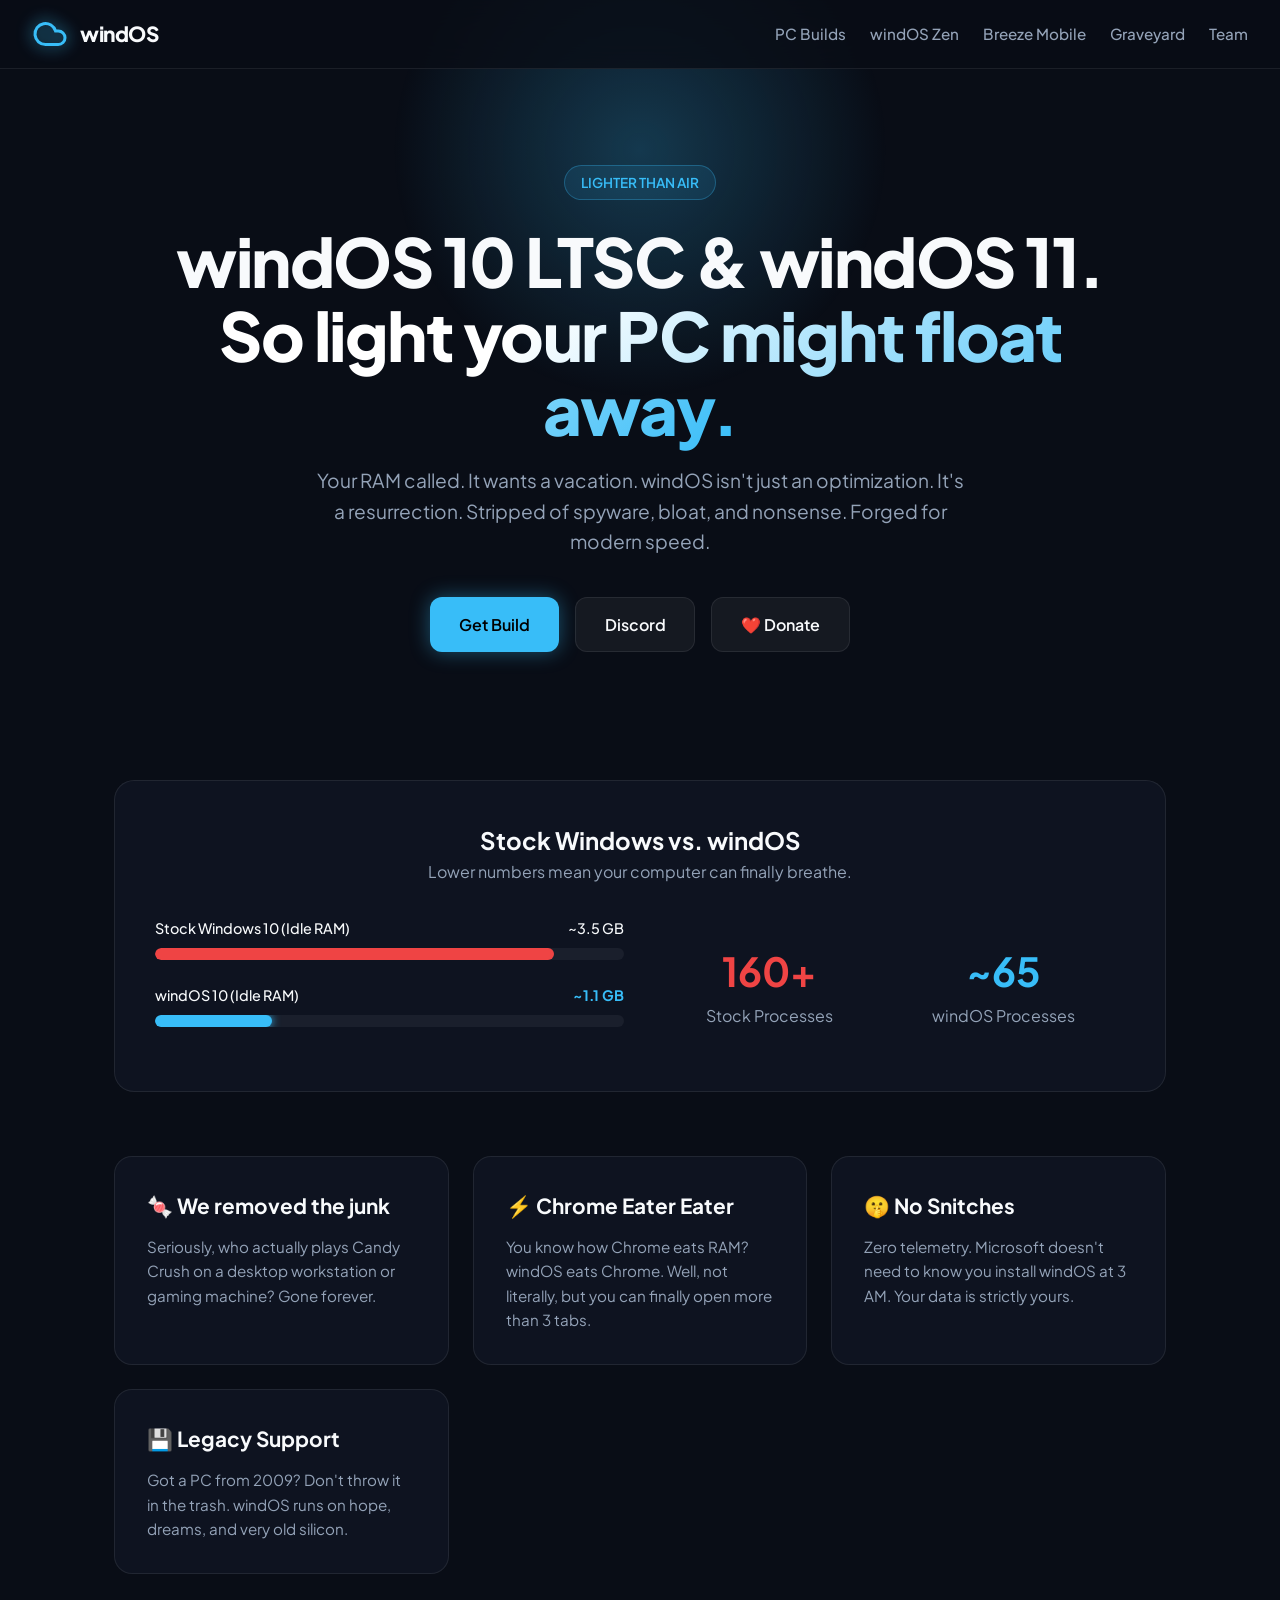
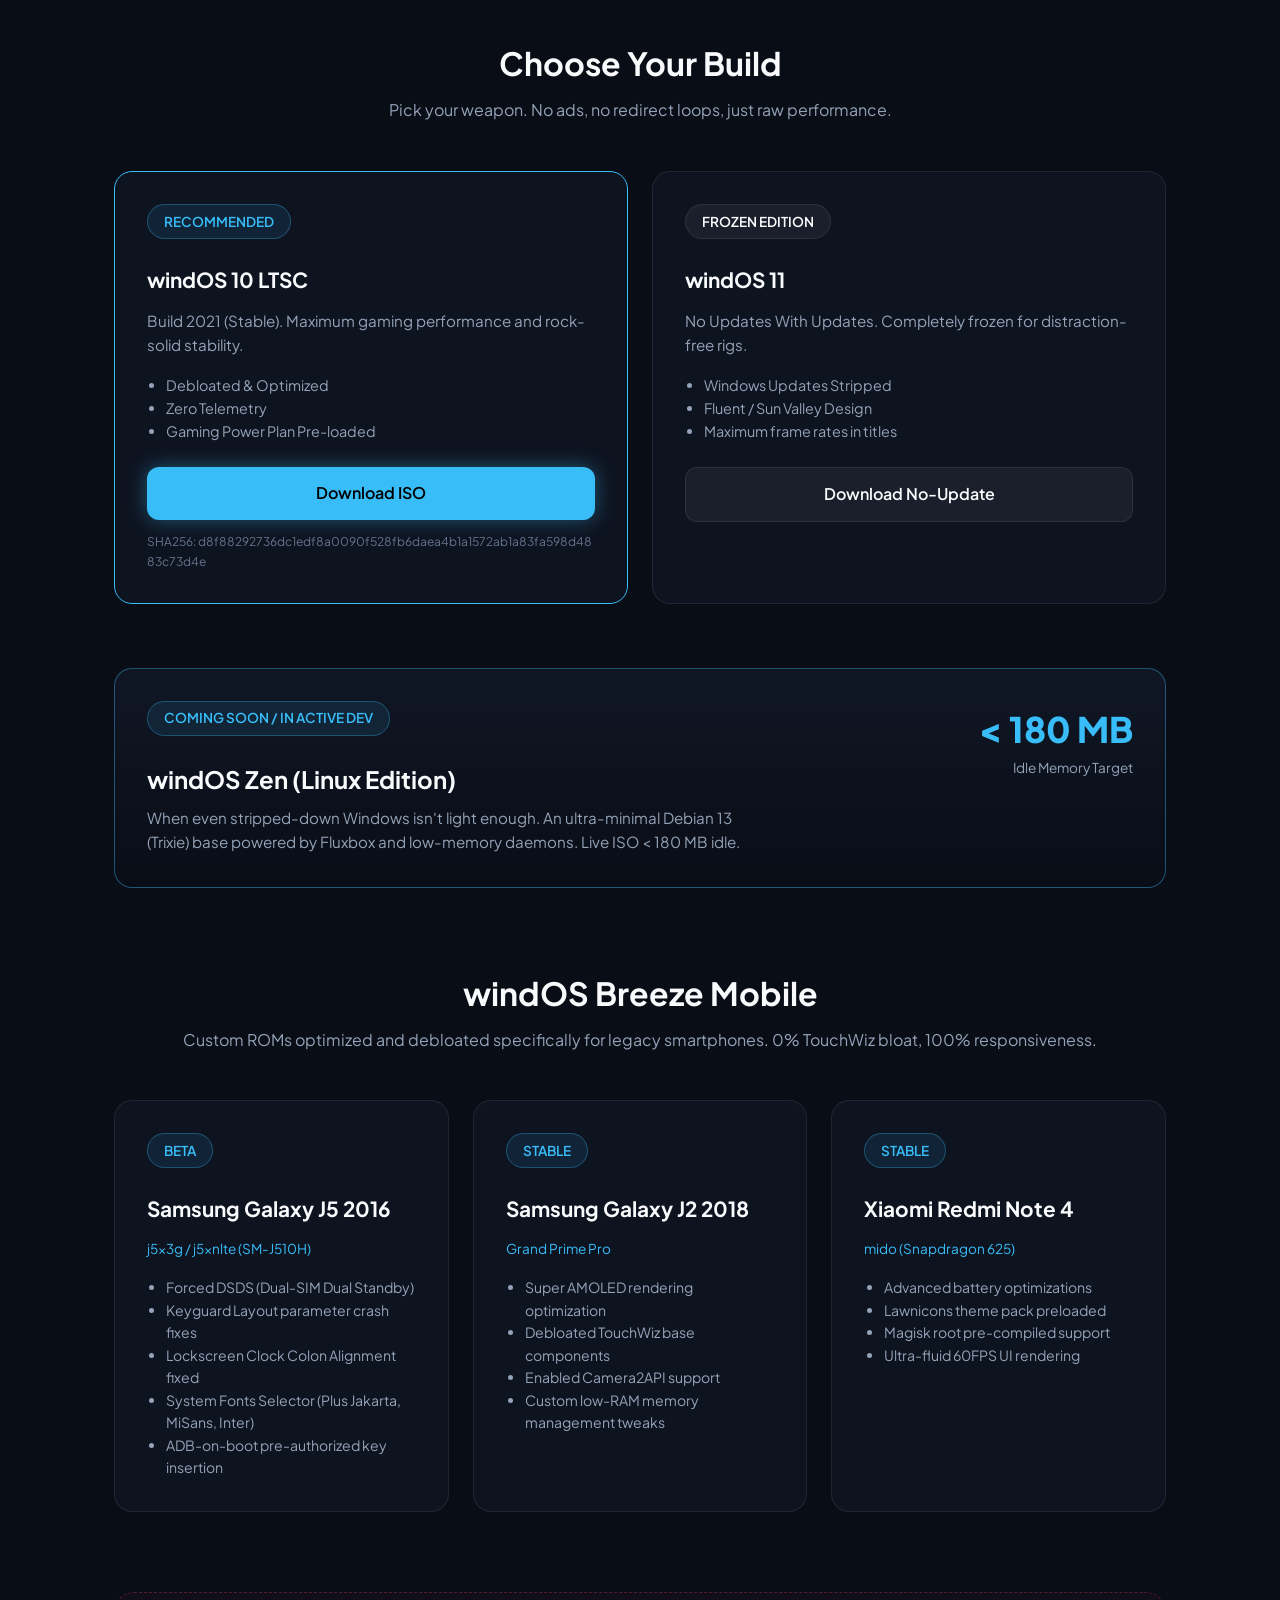
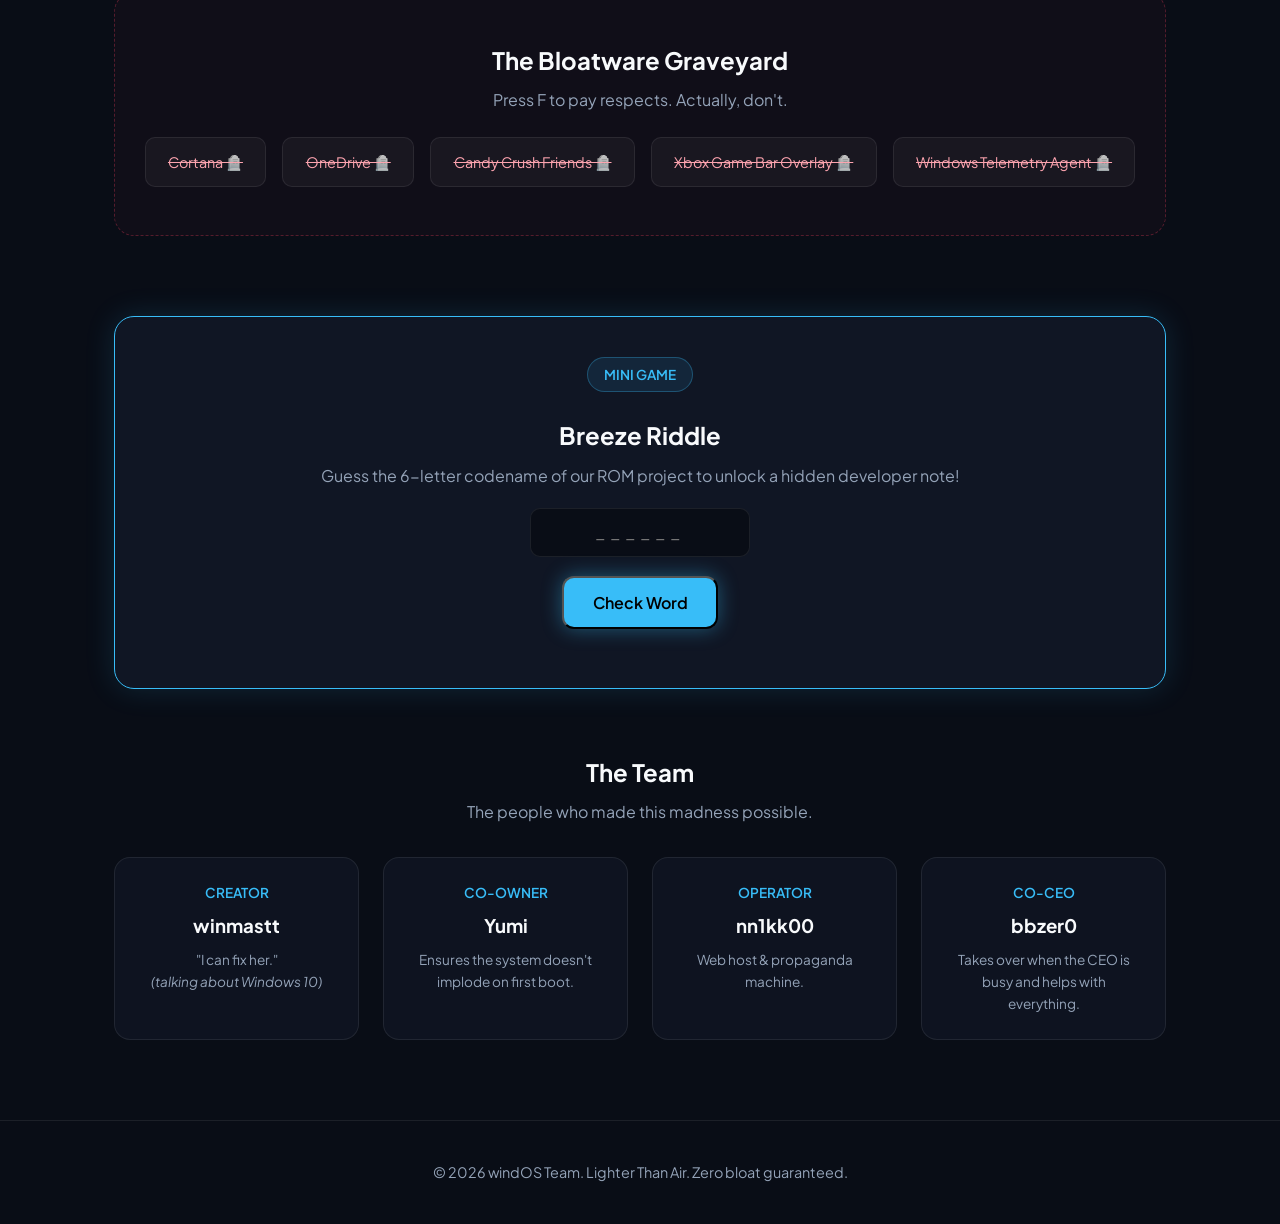
==== index.html @ 4d1a1298 "Pivot to Debian 13: live-build tree, Calamares multi-DE installer, docs skeleton" ====
<!DOCTYPE html>
<html lang="en">
<head>
  <meta charset="UTF-8">
  <meta name="viewport" content="width=device-width, initial-scale=1.0">
  <title>windOS - Lighter Than Air</title>
  <link rel="preconnect" href="https://fonts.googleapis.com">
  <link rel="preconnect" href="https://fonts.gstatic.com" crossorigin>
  <link href="https://fonts.googleapis.com/css2?family=Plus+Jakarta+Sans:wght@300;400;500;600;700;800&display=swap" rel="stylesheet">
  <style>
    :root {
      --bg: #090d16;
      --card-bg: rgba(18, 24, 38, 0.7);
      --card-border: rgba(255, 255, 255, 0.08);
      --accent-cyan: #38bdf8;
      --accent-glow: rgba(56, 189, 248, 0.25);
      --accent-pink: #f43f5e;
      --text: #f8fafc;
      --text-muted: #94a3b8;
    }
    * { box-sizing: border-box; margin: 0; padding: 0; font-family: 'Plus Jakarta Sans', sans-serif; }
    body { background-color: var(--bg); color: var(--text); overflow-x: hidden; line-height: 1.6; }
    .glow-orb { position: fixed; width: 500px; height: 500px; border-radius: 50%; background: radial-gradient(circle, var(--accent-glow) 0%, rgba(0,0,0,0) 70%); top: -100px; left: 50%; transform: translateX(-50%); pointer-events: none; z-index: 0; }
    header { position: sticky; top: 0; backdrop-filter: blur(16px); background: rgba(9, 13, 22, 0.8); border-bottom: 1px solid var(--card-border); z-index: 50; padding: 1rem 2rem; display: flex; justify-content: space-between; align-items: center; }
    .brand { display: flex; align-items: center; gap: 12px; text-decoration: none; color: var(--text); font-weight: 800; font-size: 1.3rem; letter-spacing: -0.5px; }
    .brand-icon { width: 36px; height: 36px; fill: none; stroke: var(--accent-cyan); stroke-width: 2; filter: drop-shadow(0 0 8px var(--accent-cyan)); }
    nav { display: flex; gap: 1.5rem; align-items: center; }
    nav a { color: var(--text-muted); text-decoration: none; font-size: 0.95rem; font-weight: 500; transition: color 0.2s; }
    nav a:hover { color: var(--accent-cyan); }
    .container { max-width: 1100px; margin: 0 auto; padding: 0 1.5rem; position: relative; z-index: 1; }
    .hero { text-align: center; padding: 6rem 1rem 4rem; }
    .badge { display: inline-block; padding: 0.35rem 1rem; background: rgba(56, 189, 248, 0.1); border: 1px solid rgba(56, 189, 248, 0.3); color: var(--accent-cyan); border-radius: 9999px; font-size: 0.85rem; font-weight: 600; margin-bottom: 1.5rem; }
    .hero h1 { font-size: clamp(2.5rem, 6vw, 4.2rem); font-weight: 800; line-height: 1.1; letter-spacing: -1.5px; margin-bottom: 1.2rem; }
    .hero h1 span { background: linear-gradient(135deg, #fff 30%, var(--accent-cyan) 100%); -webkit-background-clip: text; -webkit-text-fill-color: transparent; }
    .hero p { font-size: 1.2rem; color: var(--text-muted); max-width: 650px; margin: 0 auto 2.5rem; }
    .hero-btns { display: flex; justify-content: center; gap: 1rem; flex-wrap: wrap; }
    .btn { padding: 0.85rem 1.8rem; border-radius: 12px; font-weight: 600; font-size: 1rem; text-decoration: none; transition: all 0.2s; cursor: pointer; display: inline-flex; align-items: center; gap: 8px; }
    .btn-primary { background: var(--accent-cyan); color: #000; box-shadow: 0 0 20px rgba(56, 189, 248, 0.4); }
    .btn-primary:hover { transform: translateY(-2px); box-shadow: 0 0 30px rgba(56, 189, 248, 0.6); }
    .btn-secondary { background: rgba(255, 255, 255, 0.05); color: var(--text); border: 1px solid var(--card-border); }
    .btn-secondary:hover { background: rgba(255, 255, 255, 0.1); }
    .compare-section { margin: 4rem 0; background: var(--card-bg); border: 1px solid var(--card-border); border-radius: 20px; padding: 2.5rem; backdrop-filter: blur(10px); }
    .compare-title { text-align: center; margin-bottom: 2rem; }
    .compare-grid { display: grid; grid-template-columns: repeat(auto-fit, minmax(280px, 1fr)); gap: 2rem; }
    .compare-bar-group { margin-bottom: 1.5rem; }
    .compare-bar-label { display: flex; justify-content: space-between; margin-bottom: 0.5rem; font-weight: 500; font-size: 0.9rem; }
    .bar-bg { height: 12px; background: rgba(255, 255, 255, 0.05); border-radius: 6px; overflow: hidden; }
    .bar-fill-stock { height: 100%; width: 85%; background: #ef4444; border-radius: 6px; }
    .bar-fill-windos { height: 100%; width: 25%; background: var(--accent-cyan); border-radius: 6px; box-shadow: 0 0 10px var(--accent-cyan); }
    .grid { display: grid; grid-template-columns: repeat(auto-fit, minmax(320px, 1fr)); gap: 1.5rem; margin: 3rem 0; }
    .card { background: var(--card-bg); border: 1px solid var(--card-border); border-radius: 18px; padding: 2rem; transition: border-color 0.2s, transform 0.2s; }
    .card:hover { border-color: rgba(56, 189, 248, 0.4); transform: translateY(-4px); }
    .card h3 { font-size: 1.3rem; margin-bottom: 0.8rem; }
    .card p { color: var(--text-muted); font-size: 0.95rem; }
    .graveyard { text-align: center; margin: 5rem 0; padding: 3rem 1.5rem; border: 1px dashed rgba(244, 63, 94, 0.3); border-radius: 20px; background: rgba(244, 63, 94, 0.03); }
    .graveyard-tags { display: flex; justify-content: center; gap: 1rem; flex-wrap: wrap; margin-top: 1.5rem; }
    .tombstone { background: rgba(255,255,255,0.04); border: 1px solid rgba(255,255,255,0.08); padding: 0.8rem 1.4rem; border-radius: 10px; font-size: 0.9rem; color: #fda4af; text-decoration: line-through; }
    .riddle-box { background: rgba(18, 24, 38, 0.9); border: 1px solid var(--accent-cyan); border-radius: 20px; padding: 2.5rem; text-align: center; margin: 4rem 0; box-shadow: 0 0 30px rgba(56, 189, 248, 0.15); }
    .riddle-input { background: #090d16; border: 1px solid var(--card-border); color: #fff; padding: 0.8rem 1.2rem; border-radius: 10px; font-size: 1.1rem; letter-spacing: 4px; text-transform: uppercase; text-align: center; margin: 1.2rem 0; width: 220px; outline: none; }
    .riddle-input:focus { border-color: var(--accent-cyan); }
    .team-grid { display: grid; grid-template-columns: repeat(auto-fit, minmax(220px, 1fr)); gap: 1.5rem; margin-top: 2rem; }
    .team-card { background: var(--card-bg); border: 1px solid var(--card-border); border-radius: 16px; padding: 1.5rem; text-align: center; }
    .team-role { font-size: 0.85rem; color: var(--accent-cyan); font-weight: 600; margin-bottom: 0.5rem; }
    footer { border-top: 1px solid var(--card-border); padding: 2.5rem 0; text-align: center; color: var(--text-muted); font-size: 0.9rem; margin-top: 5rem; }
  </style>
</head>
<body>
  <div class="glow-orb"></div>
  <header>
    <a href="#" class="brand">
      <svg class="brand-icon" viewBox="0 0 24 24"><path d="M17.5 19H9a7 7 0 1 1 6.71-9h1.79a4.5 4.5 0 1 1 0 9Z" /></svg>
      windOS
    </a>
    <nav>
      <a href="#builds">PC Builds</a>
      <a href="#zen">windOS Zen</a>
      <a href="#mobile">Breeze Mobile</a>
      <a href="#graveyard">Graveyard</a>
      <a href="#team">Team</a>
    </nav>
  </header>
  <main class="container">
    <section class="hero">
      <div class="badge">LIGHTER THAN AIR</div>
      <h1>windOS 10 LTSC &amp; windOS 11.<br><span>So light your PC might float away.</span></h1>
      <p>Your RAM called. It wants a vacation. windOS isn't just an optimization. It's a resurrection. Stripped of spyware, bloat, and nonsense. Forged for modern speed.</p>
      <div class="hero-btns">
        <a href="#builds" class="btn btn-primary">Get Build</a>
        <a href="https://discord.gg/" target="_blank" class="btn btn-secondary">Discord</a>
        <a href="#" class="btn btn-secondary">❤️ Donate</a>
      </div>
    </section>
    <section class="compare-section">
      <div class="compare-title">
        <h2>Stock Windows vs. windOS</h2>
        <p style="color: var(--text-muted);">Lower numbers mean your computer can finally breathe.</p>
      </div>
      <div class="compare-grid">
        <div>
          <div class="compare-bar-group">
            <div class="compare-bar-label"><span>Stock Windows 10 (Idle RAM)</span><span>~3.5 GB</span></div>
            <div class="bar-bg"><div class="bar-fill-stock"></div></div>
          </div>
          <div class="compare-bar-group">
            <div class="compare-bar-label"><span>windOS 10 (Idle RAM)</span><span style="color: var(--accent-cyan); font-weight: 700;">~1.1 GB</span></div>
            <div class="bar-bg"><div class="bar-fill-windos"></div></div>
          </div>
        </div>
        <div style="display: flex; justify-content: space-around; align-items: center; text-align: center;">
          <div><h3 style="font-size: 2.5rem; color: #ef4444;">160+</h3><p style="color: var(--text-muted);">Stock Processes</p></div>
          <div><h3 style="font-size: 2.5rem; color: var(--accent-cyan);">~65</h3><p style="color: var(--text-muted);">windOS Processes</p></div>
        </div>
      </div>
    </section>
    <section class="grid">
      <div class="card"><h3>🍬 We removed the junk</h3><p>Seriously, who actually plays Candy Crush on a desktop workstation or gaming machine? Gone forever.</p></div>
      <div class="card"><h3>⚡ Chrome Eater Eater</h3><p>You know how Chrome eats RAM? windOS eats Chrome. Well, not literally, but you can finally open more than 3 tabs.</p></div>
      <div class="card"><h3>🤫 No Snitches</h3><p>Zero telemetry. Microsoft doesn't need to know you install windOS at 3 AM. Your data is strictly yours.</p></div>
      <div class="card"><h3>💾 Legacy Support</h3><p>Got a PC from 2009? Don't throw it in the trash. windOS runs on hope, dreams, and very old silicon.</p></div>
    </section>
    <section id="builds" style="margin-top: 4rem;">
      <h2 style="font-size: 2rem; margin-bottom: 0.5rem; text-align: center;">Choose Your Build</h2>
      <p style="text-align: center; color: var(--text-muted); margin-bottom: 2rem;">Pick your weapon. No ads, no redirect loops, just raw performance.</p>
      <div class="grid">
        <div class="card" style="border-color: var(--accent-cyan);">
          <div class="badge">RECOMMENDED</div>
          <h3>windOS 10 LTSC</h3>
          <p style="margin-bottom: 1rem;">Build 2021 (Stable). Maximum gaming performance and rock-solid stability.</p>
          <ul style="color: var(--text-muted); margin-left: 1.2rem; margin-bottom: 1.5rem; font-size: 0.9rem;">
            <li>Debloated &amp; Optimized</li><li>Zero Telemetry</li><li>Gaming Power Plan Pre-loaded</li>
          </ul>
          <a href="#" class="btn btn-primary" style="width: 100%; justify-content: center;">Download ISO</a>
          <p style="font-size: 0.75rem; color: #64748b; margin-top: 0.8rem; word-break: break-all;">SHA256: d8f88292736dc1edf8a0090f528fb6daea4b1a1572ab1a83fa598d4883c73d4e</p>
        </div>
        <div class="card">
          <div class="badge" style="background: rgba(255,255,255,0.05); color: #fff; border-color: var(--card-border);">FROZEN EDITION</div>
          <h3>windOS 11</h3>
          <p style="margin-bottom: 1rem;">No Updates With Updates. Completely frozen for distraction-free rigs.</p>
          <ul style="color: var(--text-muted); margin-left: 1.2rem; margin-bottom: 1.5rem; font-size: 0.9rem;">
            <li>Windows Updates Stripped</li><li>Fluent / Sun Valley Design</li><li>Maximum frame rates in titles</li>
          </ul>
          <a href="#" class="btn btn-secondary" style="width: 100%; justify-content: center;">Download No-Update</a>
        </div>
      </div>
    </section>
    <section id="zen" style="margin-top: 4rem;">
      <div class="card" style="background: linear-gradient(180deg, rgba(18,24,38,0.9) 0%, rgba(9,13,22,0.9) 100%); border-color: rgba(56, 189, 248, 0.4);">
        <div style="display: flex; justify-content: space-between; align-items: flex-start; flex-wrap: wrap; gap: 1rem;">
          <div>
            <div class="badge">COMING SOON / IN ACTIVE DEV</div>
            <h2>windOS Zen (Linux Edition)</h2>
            <p style="color: var(--text-muted); max-width: 600px; margin-top: 0.5rem;">When even stripped-down Windows isn't light enough. An ultra-minimal Debian 13 (Trixie) base powered by Fluxbox and low-memory daemons. Live ISO &lt; 180 MB idle.</p>
          </div>
          <div style="text-align: right;">
            <span style="font-size: 2.2rem; font-weight: 800; color: var(--accent-cyan);">&lt; 180 MB</span>
            <p style="color: var(--text-muted); font-size: 0.85rem;">Idle Memory Target</p>
          </div>
        </div>
      </div>
    </section>
    <section id="mobile" style="margin-top: 5rem;">
      <h2 style="font-size: 2rem; margin-bottom: 0.5rem; text-align: center;">windOS Breeze Mobile</h2>
      <p style="text-align: center; color: var(--text-muted); margin-bottom: 2.5rem;">Custom ROMs optimized and debloated specifically for legacy smartphones. 0% TouchWiz bloat, 100% responsiveness.</p>
      <div class="grid">
        <div class="card">
          <div class="badge">BETA</div>
          <h3>Samsung Galaxy J5 2016</h3>
          <p style="font-size: 0.85rem; color: var(--accent-cyan); margin-bottom: 1rem;">j5x3g / j5xnlte (SM-J510H)</p>
          <ul style="color: var(--text-muted); font-size: 0.88rem; margin-left: 1.2rem;">
            <li>Forced DSDS (Dual-SIM Dual Standby)</li><li>Keyguard Layout parameter crash fixes</li><li>Lockscreen Clock Colon Alignment fixed</li><li>System Fonts Selector (Plus Jakarta, MiSans, Inter)</li><li>ADB-on-boot pre-authorized key insertion</li>
          </ul>
        </div>
        <div class="card">
          <div class="badge">STABLE</div>
          <h3>Samsung Galaxy J2 2018</h3>
          <p style="font-size: 0.85rem; color: var(--accent-cyan); margin-bottom: 1rem;">Grand Prime Pro</p>
          <ul style="color: var(--text-muted); font-size: 0.88rem; margin-left: 1.2rem;">
            <li>Super AMOLED rendering optimization</li><li>Debloated TouchWiz base components</li><li>Enabled Camera2API support</li><li>Custom low-RAM memory management tweaks</li>
          </ul>
        </div>
        <div class="card">
          <div class="badge">STABLE</div>
          <h3>Xiaomi Redmi Note 4</h3>
          <p style="font-size: 0.85rem; color: var(--accent-cyan); margin-bottom: 1rem;">mido (Snapdragon 625)</p>
          <ul style="color: var(--text-muted); font-size: 0.88rem; margin-left: 1.2rem;">
            <li>Advanced battery optimizations</li><li>Lawnicons theme pack preloaded</li><li>Magisk root pre-compiled support</li><li>Ultra-fluid 60FPS UI rendering</li>
          </ul>
        </div>
      </div>
    </section>
    <section id="graveyard" class="graveyard">
      <h2>The Bloatware Graveyard</h2>
      <p style="color: var(--text-muted); margin-top: 0.5rem;">Press F to pay respects. Actually, don't.</p>
      <div class="graveyard-tags">
        <div class="tombstone">Cortana 🪦</div>
        <div class="tombstone">OneDrive 🪦</div>
        <div class="tombstone">Candy Crush Friends 🪦</div>
        <div class="tombstone">Xbox Game Bar Overlay 🪦</div>
        <div class="tombstone">Windows Telemetry Agent 🪦</div>
      </div>
    </section>
    <section id="riddle" class="riddle-box">
      <div class="badge">MINI GAME</div>
      <h2>Breeze Riddle</h2>
      <p style="color: var(--text-muted); margin-top: 0.5rem;">Guess the 6-letter codename of our ROM project to unlock a hidden developer note!</p>
      <div><input type="text" id="riddleInput" class="riddle-input" maxlength="6" placeholder="______"></div>
      <button class="btn btn-primary" onclick="checkRiddle()">Check Word</button>
      <div id="riddleFeedback" style="margin-top: 1.2rem; font-weight: 600;"></div>
    </section>
    <section id="team" style="margin-top: 4rem;">
      <h2 style="text-align: center; margin-bottom: 0.5rem;">The Team</h2>
      <p style="text-align: center; color: var(--text-muted);">The people who made this madness possible.</p>
      <div class="team-grid">
        <div class="team-card"><div class="team-role">CREATOR</div><h3>winmastt</h3><p style="color: var(--text-muted); font-size: 0.85rem; margin-top: 0.5rem;">"I can fix her."<br><em>(talking about Windows 10)</em></p></div>
        <div class="team-card"><div class="team-role">CO-OWNER</div><h3>Yumi</h3><p style="color: var(--text-muted); font-size: 0.85rem; margin-top: 0.5rem;">Ensures the system doesn't implode on first boot.</p></div>
        <div class="team-card"><div class="team-role">OPERATOR</div><h3>nn1kk00</h3><p style="color: var(--text-muted); font-size: 0.85rem; margin-top: 0.5rem;">Web host &amp; propaganda machine.</p></div>
        <div class="team-card"><div class="team-role">CO-CEO</div><h3>bbzer0</h3><p style="color: var(--text-muted); font-size: 0.85rem; margin-top: 0.5rem;">Takes over when the CEO is busy and helps with everything.</p></div>
      </div>
    </section>
  </main>
  <footer><p>© 2026 windOS Team. Lighter Than Air. Zero bloat guaranteed.</p></footer>
  <script>
    function checkRiddle() {
      const input = document.getElementById('riddleInput');
      const feedback = document.getElementById('riddleFeedback');
      const val = input.value.trim().toUpperCase();
      if (val === 'BREEZE') {
        feedback.innerHTML = '<span style="color: #38bdf8;">✨ Riddle Solved!</span><br><div style="background: rgba(56, 189, 248, 0.1); border: 1px solid #38bdf8; border-radius: 12px; padding: 1rem; margin-top: 1rem; max-width: 500px; display: inline-block;"><b>Developer Secret Note:</b> "Building lightweight systems isn\'t about what you add, it\'s about having the guts to remove everything that doesn\'t matter." — Team windOS</div>';
      } else {
        feedback.innerHTML = '<span style="color: #ef4444;">Word is incorrect! Try again.</span>';
      }
    }
  </script>
</body>
</html>
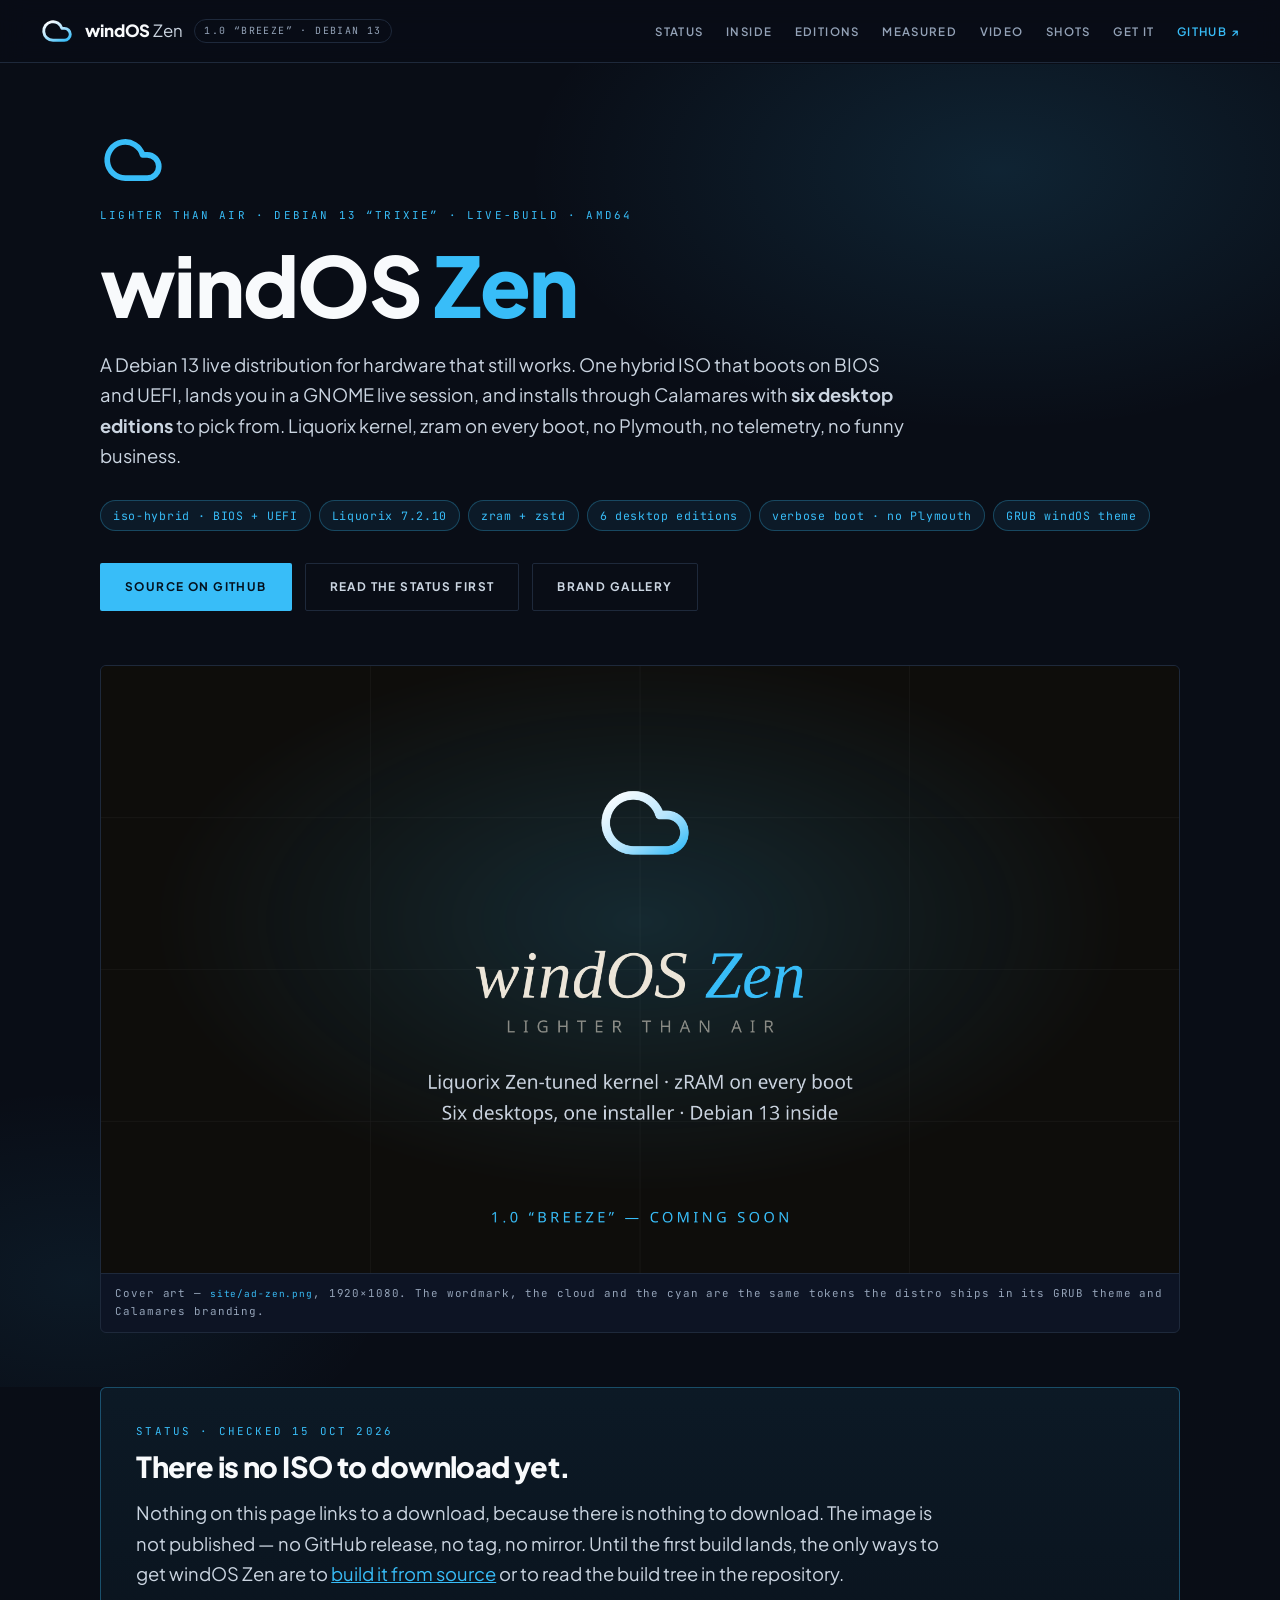
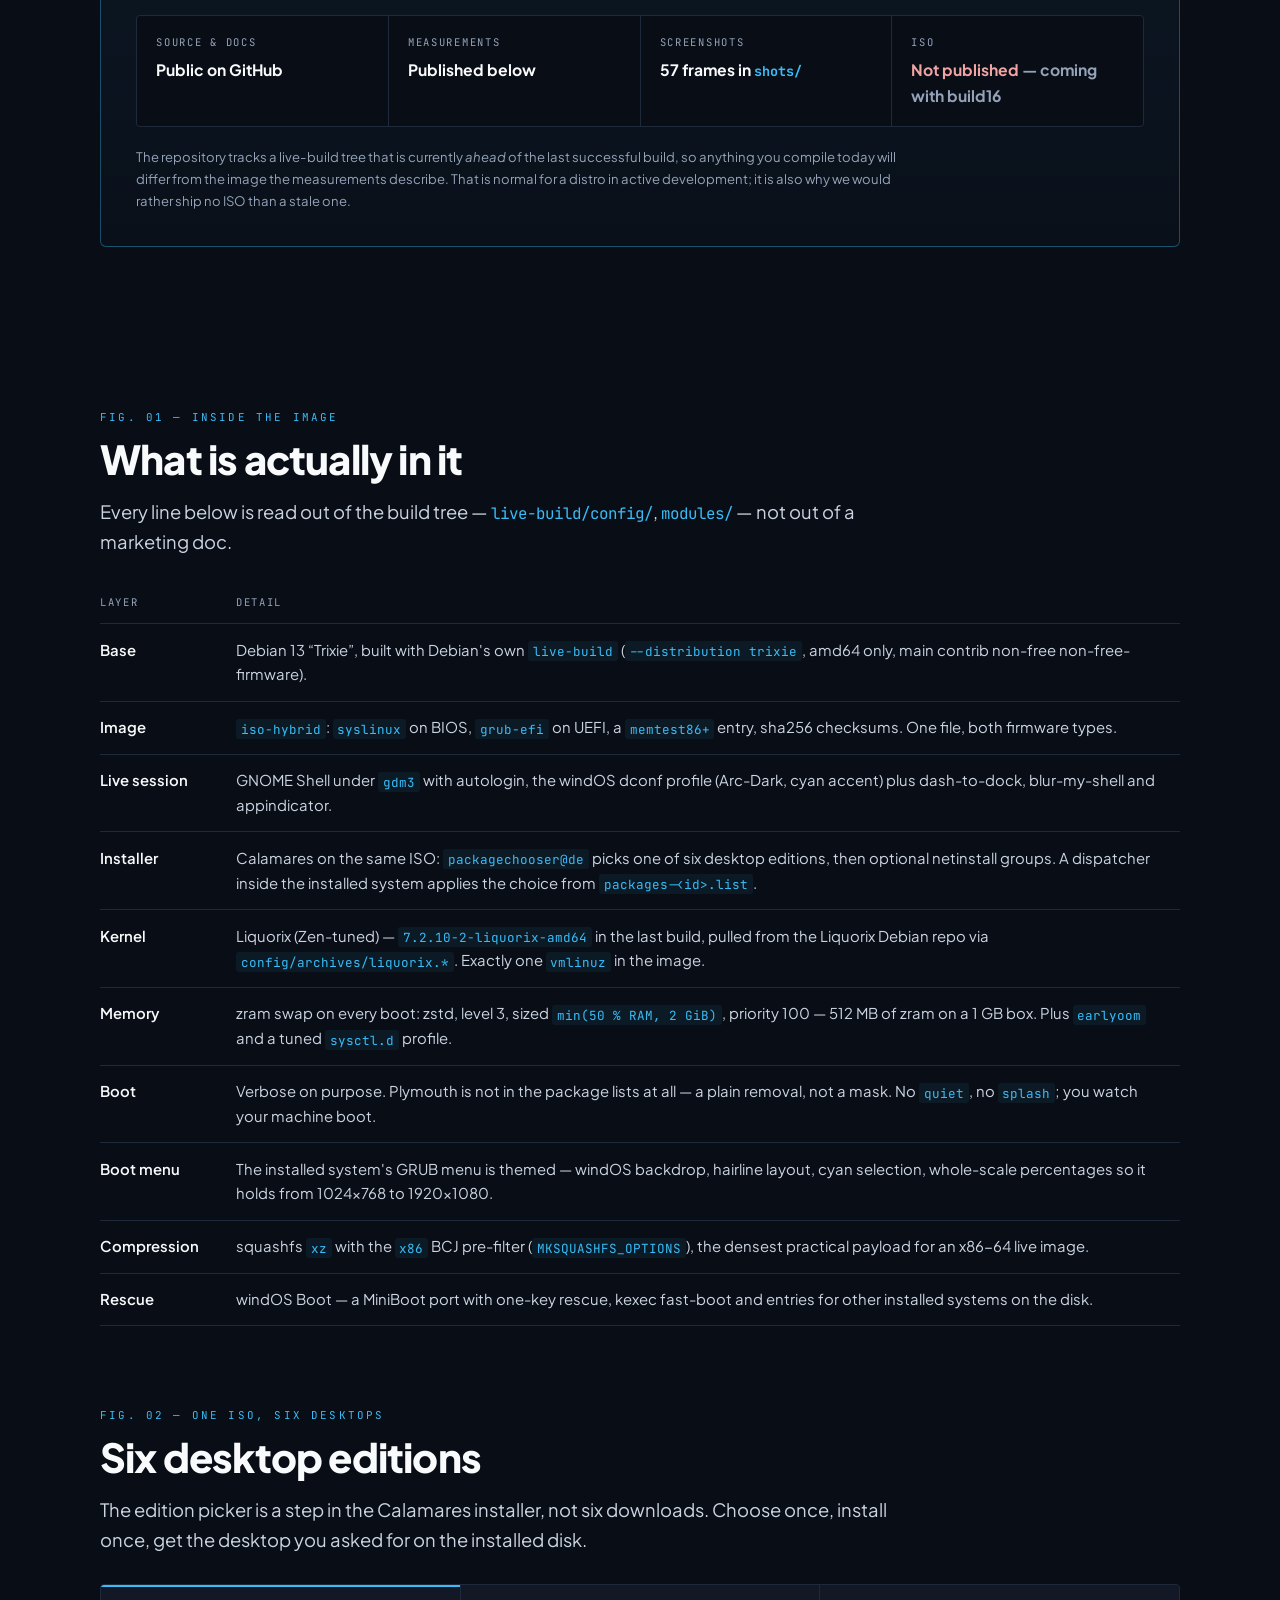
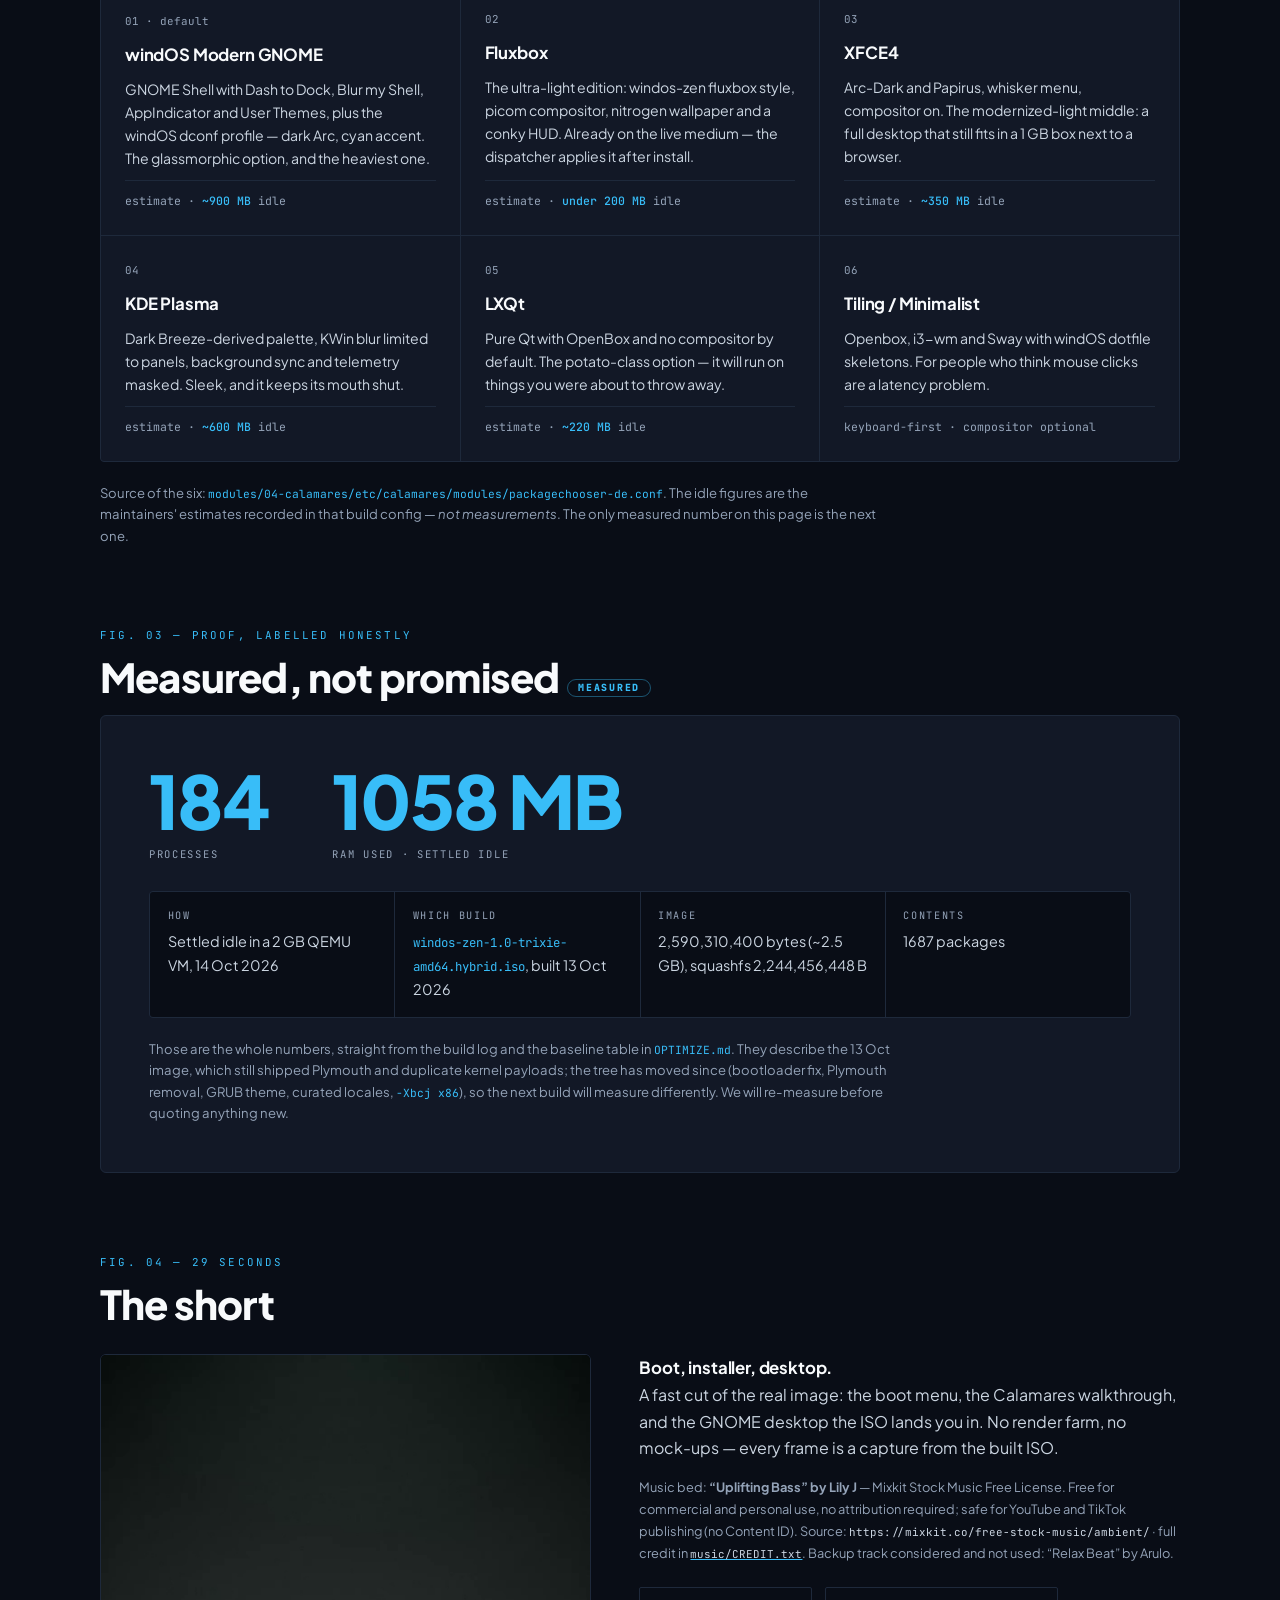
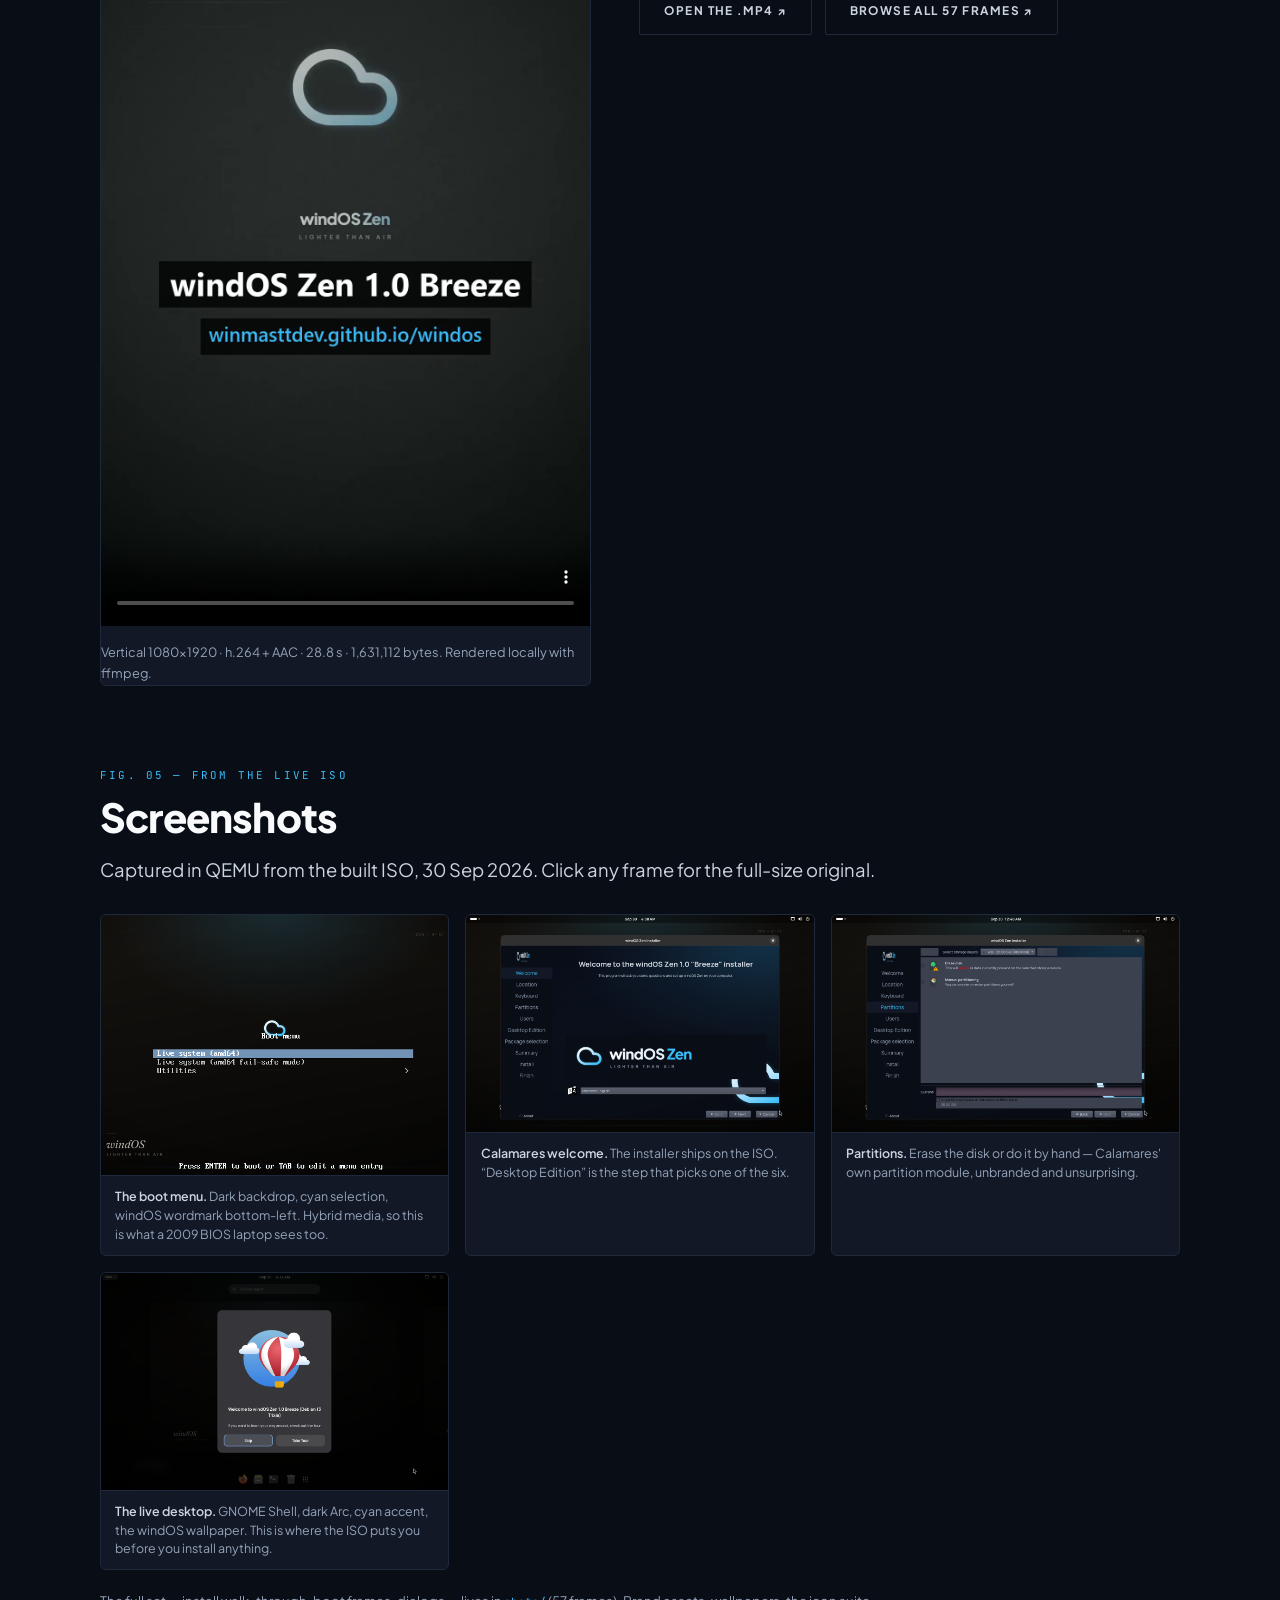
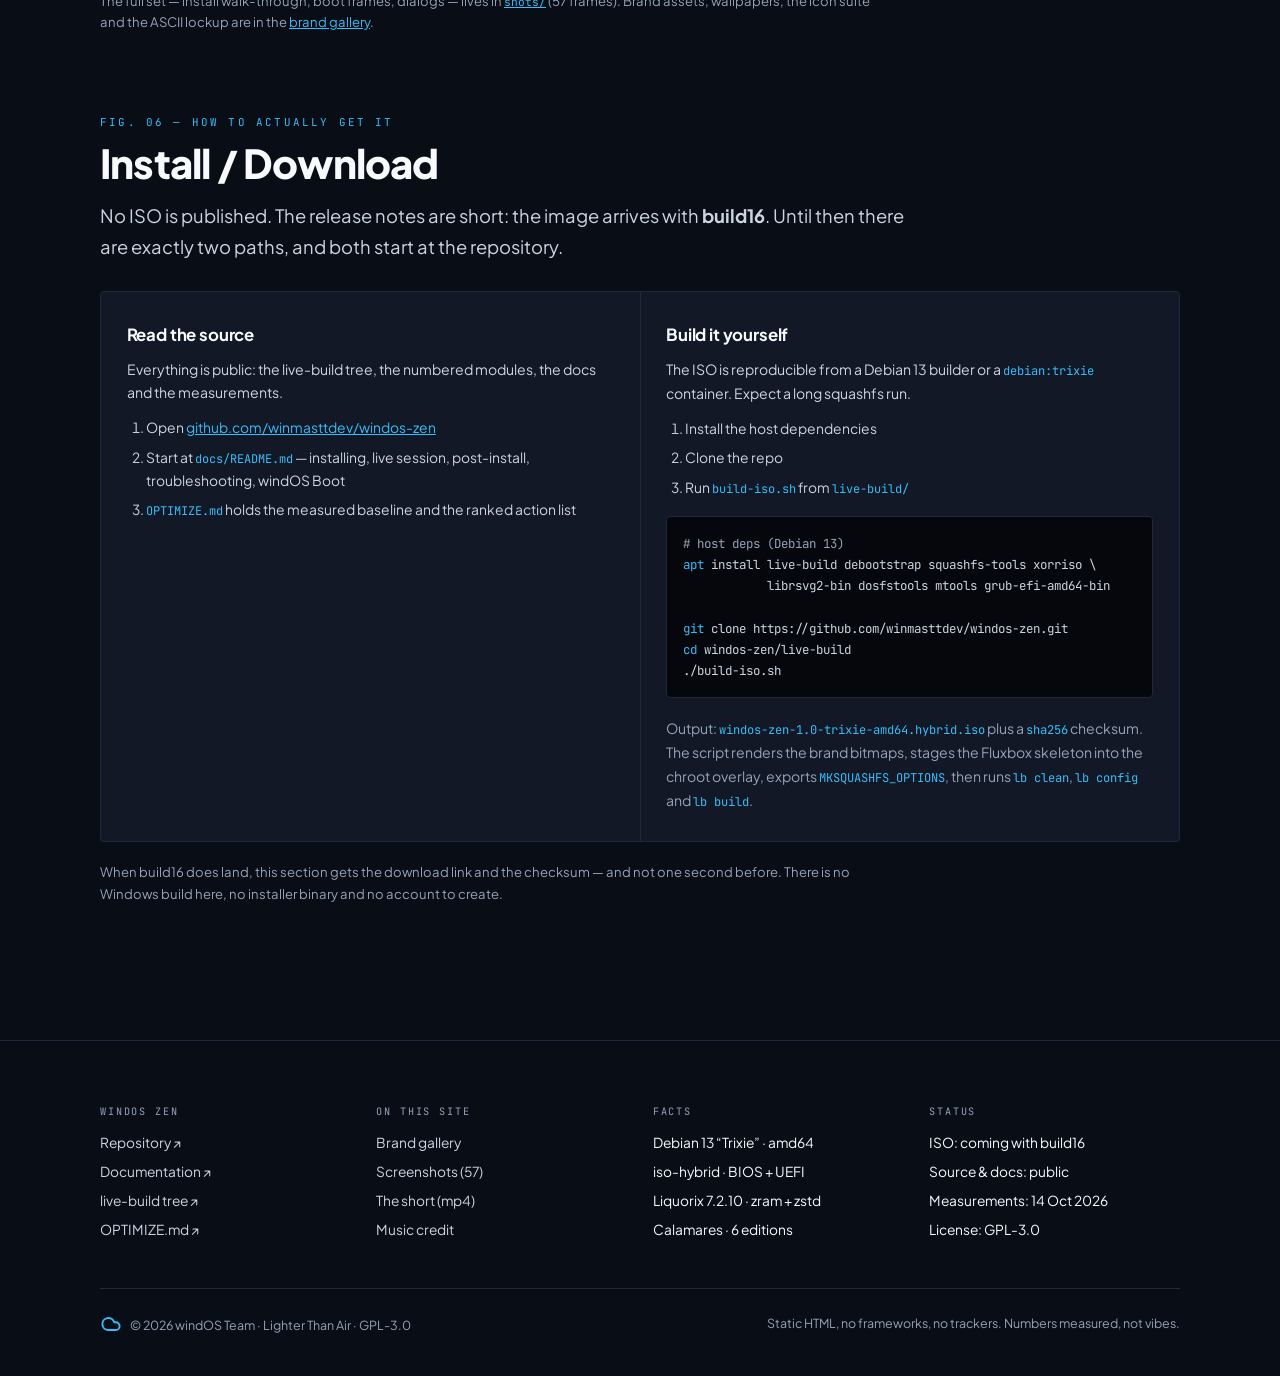
==== commit d9c4faf8: "Make /windos-zen a real Zen page instead of the Windows clone index.html was a byte-identical copy o" ====
--- a/index.html
+++ b/index.html
@@ -1,235 +1,510 @@
 <!DOCTYPE html>
 <html lang="en">
 <head>
-  <meta charset="UTF-8">
-  <meta name="viewport" content="width=device-width, initial-scale=1.0">
-  <title>windOS - Lighter Than Air</title>
-  <link rel="preconnect" href="https://fonts.googleapis.com">
-  <link rel="preconnect" href="https://fonts.gstatic.com" crossorigin>
-  <link href="https://fonts.googleapis.com/css2?family=Plus+Jakarta+Sans:wght@300;400;500;600;700;800&display=swap" rel="stylesheet">
-  <style>
-    :root {
-      --bg: #090d16;
-      --card-bg: rgba(18, 24, 38, 0.7);
-      --card-border: rgba(255, 255, 255, 0.08);
-      --accent-cyan: #38bdf8;
-      --accent-glow: rgba(56, 189, 248, 0.25);
-      --accent-pink: #f43f5e;
-      --text: #f8fafc;
-      --text-muted: #94a3b8;
-    }
-    * { box-sizing: border-box; margin: 0; padding: 0; font-family: 'Plus Jakarta Sans', sans-serif; }
-    body { background-color: var(--bg); color: var(--text); overflow-x: hidden; line-height: 1.6; }
-    .glow-orb { position: fixed; width: 500px; height: 500px; border-radius: 50%; background: radial-gradient(circle, var(--accent-glow) 0%, rgba(0,0,0,0) 70%); top: -100px; left: 50%; transform: translateX(-50%); pointer-events: none; z-index: 0; }
-    header { position: sticky; top: 0; backdrop-filter: blur(16px); background: rgba(9, 13, 22, 0.8); border-bottom: 1px solid var(--card-border); z-index: 50; padding: 1rem 2rem; display: flex; justify-content: space-between; align-items: center; }
-    .brand { display: flex; align-items: center; gap: 12px; text-decoration: none; color: var(--text); font-weight: 800; font-size: 1.3rem; letter-spacing: -0.5px; }
-    .brand-icon { width: 36px; height: 36px; fill: none; stroke: var(--accent-cyan); stroke-width: 2; filter: drop-shadow(0 0 8px var(--accent-cyan)); }
-    nav { display: flex; gap: 1.5rem; align-items: center; }
-    nav a { color: var(--text-muted); text-decoration: none; font-size: 0.95rem; font-weight: 500; transition: color 0.2s; }
-    nav a:hover { color: var(--accent-cyan); }
-    .container { max-width: 1100px; margin: 0 auto; padding: 0 1.5rem; position: relative; z-index: 1; }
-    .hero { text-align: center; padding: 6rem 1rem 4rem; }
-    .badge { display: inline-block; padding: 0.35rem 1rem; background: rgba(56, 189, 248, 0.1); border: 1px solid rgba(56, 189, 248, 0.3); color: var(--accent-cyan); border-radius: 9999px; font-size: 0.85rem; font-weight: 600; margin-bottom: 1.5rem; }
-    .hero h1 { font-size: clamp(2.5rem, 6vw, 4.2rem); font-weight: 800; line-height: 1.1; letter-spacing: -1.5px; margin-bottom: 1.2rem; }
-    .hero h1 span { background: linear-gradient(135deg, #fff 30%, var(--accent-cyan) 100%); -webkit-background-clip: text; -webkit-text-fill-color: transparent; }
-    .hero p { font-size: 1.2rem; color: var(--text-muted); max-width: 650px; margin: 0 auto 2.5rem; }
-    .hero-btns { display: flex; justify-content: center; gap: 1rem; flex-wrap: wrap; }
-    .btn { padding: 0.85rem 1.8rem; border-radius: 12px; font-weight: 600; font-size: 1rem; text-decoration: none; transition: all 0.2s; cursor: pointer; display: inline-flex; align-items: center; gap: 8px; }
-    .btn-primary { background: var(--accent-cyan); color: #000; box-shadow: 0 0 20px rgba(56, 189, 248, 0.4); }
-    .btn-primary:hover { transform: translateY(-2px); box-shadow: 0 0 30px rgba(56, 189, 248, 0.6); }
-    .btn-secondary { background: rgba(255, 255, 255, 0.05); color: var(--text); border: 1px solid var(--card-border); }
-    .btn-secondary:hover { background: rgba(255, 255, 255, 0.1); }
-    .compare-section { margin: 4rem 0; background: var(--card-bg); border: 1px solid var(--card-border); border-radius: 20px; padding: 2.5rem; backdrop-filter: blur(10px); }
-    .compare-title { text-align: center; margin-bottom: 2rem; }
-    .compare-grid { display: grid; grid-template-columns: repeat(auto-fit, minmax(280px, 1fr)); gap: 2rem; }
-    .compare-bar-group { margin-bottom: 1.5rem; }
-    .compare-bar-label { display: flex; justify-content: space-between; margin-bottom: 0.5rem; font-weight: 500; font-size: 0.9rem; }
-    .bar-bg { height: 12px; background: rgba(255, 255, 255, 0.05); border-radius: 6px; overflow: hidden; }
-    .bar-fill-stock { height: 100%; width: 85%; background: #ef4444; border-radius: 6px; }
-    .bar-fill-windos { height: 100%; width: 25%; background: var(--accent-cyan); border-radius: 6px; box-shadow: 0 0 10px var(--accent-cyan); }
-    .grid { display: grid; grid-template-columns: repeat(auto-fit, minmax(320px, 1fr)); gap: 1.5rem; margin: 3rem 0; }
-    .card { background: var(--card-bg); border: 1px solid var(--card-border); border-radius: 18px; padding: 2rem; transition: border-color 0.2s, transform 0.2s; }
-    .card:hover { border-color: rgba(56, 189, 248, 0.4); transform: translateY(-4px); }
-    .card h3 { font-size: 1.3rem; margin-bottom: 0.8rem; }
-    .card p { color: var(--text-muted); font-size: 0.95rem; }
-    .graveyard { text-align: center; margin: 5rem 0; padding: 3rem 1.5rem; border: 1px dashed rgba(244, 63, 94, 0.3); border-radius: 20px; background: rgba(244, 63, 94, 0.03); }
-    .graveyard-tags { display: flex; justify-content: center; gap: 1rem; flex-wrap: wrap; margin-top: 1.5rem; }
-    .tombstone { background: rgba(255,255,255,0.04); border: 1px solid rgba(255,255,255,0.08); padding: 0.8rem 1.4rem; border-radius: 10px; font-size: 0.9rem; color: #fda4af; text-decoration: line-through; }
-    .riddle-box { background: rgba(18, 24, 38, 0.9); border: 1px solid var(--accent-cyan); border-radius: 20px; padding: 2.5rem; text-align: center; margin: 4rem 0; box-shadow: 0 0 30px rgba(56, 189, 248, 0.15); }
-    .riddle-input { background: #090d16; border: 1px solid var(--card-border); color: #fff; padding: 0.8rem 1.2rem; border-radius: 10px; font-size: 1.1rem; letter-spacing: 4px; text-transform: uppercase; text-align: center; margin: 1.2rem 0; width: 220px; outline: none; }
-    .riddle-input:focus { border-color: var(--accent-cyan); }
-    .team-grid { display: grid; grid-template-columns: repeat(auto-fit, minmax(220px, 1fr)); gap: 1.5rem; margin-top: 2rem; }
-    .team-card { background: var(--card-bg); border: 1px solid var(--card-border); border-radius: 16px; padding: 1.5rem; text-align: center; }
-    .team-role { font-size: 0.85rem; color: var(--accent-cyan); font-weight: 600; margin-bottom: 0.5rem; }
-    footer { border-top: 1px solid var(--card-border); padding: 2.5rem 0; text-align: center; color: var(--text-muted); font-size: 0.9rem; margin-top: 5rem; }
-  </style>
+<meta charset="UTF-8">
+<meta name="viewport" content="width=device-width, initial-scale=1.0">
+<title>windOS Zen — Lighter Than Air · Debian 13 live distro</title>
+<meta name="description" content="windOS Zen is a Debian 13 &quot;Trixie&quot; live-build distribution for old hardware: GNOME live session, Liquorix kernel, zram on every boot, and a Calamares installer with six desktop editions. No ISO is published yet — build it from source.">
+<link rel="icon" href="favicon.ico" sizes="16x16 32x32 48x48">
+<link rel="apple-touch-icon" href="apple-touch-icon.png">
+<meta property="og:title" content="windOS Zen — Lighter Than Air">
+<meta property="og:description" content="Debian 13 live-build distro for hardware that still works. GNOME live session, Liquorix kernel, zram on every boot, six desktop editions, one Calamares installer.">
+<meta property="og:image" content="ad-zen.png">
+<meta name="theme-color" content="#090d16">
+<link rel="preconnect" href="https://fonts.googleapis.com">
+<link rel="preconnect" href="https://fonts.gstatic.com" crossorigin>
+<link href="https://fonts.googleapis.com/css2?family=Plus+Jakarta+Sans:wght@400;500;600;800&family=JetBrains+Mono:wght@400;500&display=swap" rel="stylesheet">
+<style>
+/* ── brand tokens (identical to the distro's GRUB theme, Calamares QSS and
+       Fluxbox style — see modules/08-grub-theme/.../theme.txt) ───────────── */
+:root{
+  --bg:#090d16;
+  --surface:#121826;
+  --surface-2:#0d1424;
+  --line:#1e293b;
+  --cyan:#38bdf8;
+  --cyan-dim:#7dd3fc;
+  --ink:#f8fafc;
+  --ink-2:#cbd5e1;
+  --ink-3:#94a3b8;
+  --sans:"Plus Jakarta Sans","Manrope",system-ui,-apple-system,Segoe UI,sans-serif;
+  --mono:"JetBrains Mono",ui-monospace,SFMono-Regular,Menlo,Consolas,monospace;
+  --wrap:min(1080px,90vw);
+}
+*{margin:0;padding:0;box-sizing:border-box}
+html{scroll-behavior:smooth;scroll-padding-top:88px;-webkit-text-size-adjust:100%}
+body{background:var(--bg);color:var(--ink);font-family:var(--sans);font-size:16px;line-height:1.65;-webkit-font-smoothing:antialiased;overflow-x:hidden;overflow-wrap:break-word}
+img,video{max-width:100%;height:auto;display:block}
+code{font-family:var(--mono);font-size:.86em;color:var(--cyan);overflow-wrap:anywhere}
+a{color:var(--cyan)}
+a:hover{color:var(--cyan-dim)}
+:focus-visible{outline:2px solid var(--cyan);outline-offset:3px}
+::selection{background:var(--cyan);color:var(--bg)}
+.skip{position:absolute;left:-9999px}
+.skip:focus{left:12px;top:12px;z-index:99;background:var(--cyan);color:var(--bg);padding:.5rem 1rem;border-radius:4px}
+
+/* ── top bar ─────────────────────────────────────────────────────────────── */
+.topbar{position:fixed;inset:0 0 auto 0;z-index:50;display:flex;align-items:center;justify-content:space-between;gap:.8rem 1.6rem;flex-wrap:wrap;padding:14px min(5vw,40px);background:rgba(9,13,22,.82);backdrop-filter:blur(12px);border-bottom:1px solid var(--line)}
+.brand{display:flex;align-items:center;gap:.7rem;text-decoration:none;color:var(--ink)}
+.brand svg{width:34px;height:34px;flex:none}
+.brand b{font-weight:800;font-size:1.05rem;letter-spacing:-.01em}
+.brand b i{font-style:normal;font-weight:400;color:var(--ink-2)}
+.tag{font-family:var(--mono);font-size:.62rem;letter-spacing:.14em;text-transform:uppercase;color:var(--ink-3);border:1px solid var(--line);border-radius:999px;padding:.2rem .6rem;white-space:nowrap}
+.topnav{display:flex;align-items:center;gap:1.4rem;flex-wrap:wrap}
+.topnav a{font-size:.72rem;font-weight:600;letter-spacing:.12em;text-transform:uppercase;color:var(--ink-3);text-decoration:none;transition:color .25s}
+.topnav a:hover{color:var(--ink)}
+.topnav a.gh{color:var(--cyan)}
+.topnav a.gh:hover{color:var(--cyan-dim)}
+
+/* ── layout ──────────────────────────────────────────────────────────────── */
+.wrap{width:var(--wrap);margin:0 auto}
+main{padding-top:64px}
+section{padding:clamp(3.5rem,9vh,6rem) 0}
+section.tight{padding-top:0}
+.eyebrow{font-family:var(--mono);font-size:.68rem;letter-spacing:.2em;text-transform:uppercase;color:var(--cyan)}
+h1,h2{letter-spacing:-.02em;line-height:1.1}
+h2{font-size:clamp(1.7rem,4.2vw,2.5rem);font-weight:800;margin:.6rem 0 1rem}
+h3{font-size:1.05rem;font-weight:700;letter-spacing:-.01em}
+p{color:var(--ink-2)}
+.lede{font-size:clamp(1rem,2.2vw,1.15rem);color:var(--ink-2);max-width:62ch}
+.hair{height:1px;background:var(--line);border:0}
+
+/* ── hero ────────────────────────────────────────────────────────────────── */
+.hero{padding-top:clamp(2rem,7vh,4.5rem);padding-bottom:clamp(2rem,6vh,3.5rem);position:relative;overflow:hidden}
+.hero::before{content:"";position:absolute;inset:0;pointer-events:none;background:radial-gradient(760px 420px at 78% 8%,rgba(56,189,248,.13),transparent 62%),radial-gradient(520px 320px at 6% 92%,rgba(56,189,248,.07),transparent 60%)}
+.hero .wrap{position:relative}
+.hero h1{font-size:clamp(2.6rem,10vw,5.2rem);font-weight:800;margin:.9rem 0 1.2rem}
+.hero h1 em{font-style:normal;color:var(--cyan)}
+.cloudmark{width:66px;height:66px;margin-bottom:.4rem}
+.chips{list-style:none;display:flex;flex-wrap:wrap;gap:.5rem;margin:1.8rem 0 2rem}
+.chips li{font-family:var(--mono);font-size:.72rem;letter-spacing:.06em;color:var(--cyan);background:rgba(56,189,248,.08);border:1px solid rgba(56,189,248,.28);border-radius:999px;padding:.3rem .75rem}
+.actions{display:flex;flex-wrap:wrap;gap:.8rem}
+.btn{display:inline-flex;align-items:center;gap:.5rem;padding:.85rem 1.5rem;font-size:.74rem;font-weight:700;letter-spacing:.12em;text-transform:uppercase;text-decoration:none;border:1px solid transparent;border-radius:2px;transition:background .25s,color .25s,border-color .25s}
+.btn-solid{background:var(--cyan);color:#04121f}
+.btn-solid:hover{background:var(--cyan-dim);color:#04121f}
+.btn-line{border-color:var(--line);color:var(--ink-2)}
+.btn-line:hover{border-color:var(--cyan);color:var(--cyan)}
+.hero-art{margin:clamp(2.2rem,6vh,3.5rem) 0 0;border:1px solid var(--line);background:var(--surface-2);border-radius:6px;overflow:hidden}
+.hero-art img{width:100%}
+.hero-art figcaption{font-family:var(--mono);font-size:.68rem;letter-spacing:.08em;color:var(--ink-3);padding:.7rem .9rem;border-top:1px solid var(--line)}
+
+/* ── status banner ───────────────────────────────────────────────────────── */
+.status{border:1px solid rgba(56,189,248,.35);background:linear-gradient(180deg,rgba(56,189,248,.07),rgba(56,189,248,.02));border-radius:6px;padding:clamp(1.4rem,4vw,2.2rem)}
+.status h2{font-size:clamp(1.3rem,3.4vw,1.8rem)}
+.status-grid{display:grid;grid-template-columns:repeat(auto-fit,minmax(min(100%,210px),1fr));gap:1px;background:var(--line);border:1px solid var(--line);border-radius:4px;margin-top:1.6rem;overflow:hidden}
+.status-cell{background:var(--bg);padding:1.1rem 1.2rem}
+.status-cell dt{font-family:var(--mono);font-size:.66rem;letter-spacing:.16em;text-transform:uppercase;color:var(--ink-3);margin-bottom:.35rem}
+.status-cell dd{font-weight:700;font-size:.98rem}
+.no{color:var(--ink-3)}
+.no b{color:var(--red,#f0a4a4)}
+
+/* ── spec table ──────────────────────────────────────────────────────────── */
+.spec{width:100%;border-collapse:collapse;font-size:.93rem;margin-top:1.6rem}
+.spec th{text-align:left;font-family:var(--mono);font-size:.66rem;letter-spacing:.16em;text-transform:uppercase;color:var(--ink-3);font-weight:400;padding:.7rem .8rem .7rem 0;border-bottom:1px solid var(--line)}
+.spec td{padding:.85rem .8rem .85rem 0;border-bottom:1px solid var(--line);vertical-align:top;color:var(--ink-2)}
+.spec td:first-child{width:8.5rem;color:var(--ink);font-weight:600}
+.spec code{font-family:var(--mono);font-size:.85em;color:var(--cyan);background:rgba(56,189,248,.07);padding:.1rem .3rem;border-radius:3px}
+
+/* ── editions ────────────────────────────────────────────────────────────── */
+.cards{display:grid;grid-template-columns:repeat(auto-fit,minmax(min(100%,270px),1fr));gap:1px;background:var(--line);border:1px solid var(--line);border-radius:4px;margin-top:1.8rem;overflow:hidden}
+.card{background:var(--surface);padding:1.6rem 1.5rem;display:flex;flex-direction:column;gap:.6rem;transition:background .35s}
+.card:hover{background:#161f33}
+.card .n{font-family:var(--mono);font-size:.68rem;color:var(--ink-3)}
+.card.default{border-top:2px solid var(--cyan)}
+.card p{font-size:.88rem;color:var(--ink-2)}
+.card .idle{font-family:var(--mono);font-size:.72rem;color:var(--ink-3);margin-top:auto;padding-top:.6rem;border-top:1px solid var(--line)}
+.card .idle b{color:var(--cyan);font-weight:500}
+.note{font-size:.82rem;color:var(--ink-3);margin-top:1.2rem;max-width:78ch;overflow-wrap:anywhere}
+
+/* ── measured ────────────────────────────────────────────────────────────── */
+.measure{border:1px solid var(--line);background:var(--surface);border-radius:6px;padding:clamp(1.6rem,5vw,3rem)}
+.bignums{display:flex;flex-wrap:wrap;gap:1rem clamp(1.5rem,6vw,4rem);align-items:baseline}
+.bignum{font-size:clamp(2.8rem,9vw,4.6rem);font-weight:800;letter-spacing:-.03em;color:var(--cyan);line-height:1}
+.bignum span{display:block;font-family:var(--mono);font-size:.66rem;font-weight:400;letter-spacing:.16em;text-transform:uppercase;color:var(--ink-3);margin-top:.7rem}
+.measure dl{margin-top:2rem;display:grid;grid-template-columns:repeat(auto-fit,minmax(min(100%,230px),1fr));gap:1px;background:var(--line);border:1px solid var(--line);border-radius:4px;overflow:hidden}
+.measure dl>div{background:var(--bg);padding:1rem 1.1rem}
+.measure dt{font-family:var(--mono);font-size:.64rem;letter-spacing:.16em;text-transform:uppercase;color:var(--ink-3);margin-bottom:.3rem}
+.measure dd{font-size:.9rem;color:var(--ink-2)}
+.measured-flag{display:inline-block;font-family:var(--mono);font-size:.62rem;letter-spacing:.18em;text-transform:uppercase;color:var(--cyan);border:1px solid rgba(56,189,248,.4);border-radius:999px;padding:.18rem .6rem;vertical-align:.25em;margin-left:.5rem}
+
+/* ── video ───────────────────────────────────────────────────────────────── */
+.video-grid{display:grid;grid-template-columns:minmax(0,1fr) minmax(0,1.1fr);gap:clamp(1.5rem,4vw,3rem);align-items:start;margin-top:1.8rem}
+.video-frame{border:1px solid var(--line);background:var(--surface);border-radius:6px;overflow:hidden}
+.video-frame video{width:100%;background:#000}
+.credit{font-size:.8rem;color:var(--ink-3);margin-top:1rem;line-height:1.7}
+.credit code{font-family:var(--mono);font-size:.85em;color:var(--ink-2)}
+
+/* ── screenshots ─────────────────────────────────────────────────────────── */
+.shots{display:grid;grid-template-columns:repeat(auto-fit,minmax(min(100%,300px),1fr));gap:1rem;margin-top:1.8rem}
+.shot{margin:0;border:1px solid var(--line);background:var(--surface);border-radius:6px;overflow:hidden}
+.shot a{display:block}
+.shot img{width:100%;transition:opacity .3s}
+.shot a:hover img{opacity:.85}
+.shot figcaption{font-size:.78rem;color:var(--ink-3);padding:.7rem .9rem;border-top:1px solid var(--line);line-height:1.5}
+.shot figcaption b{color:var(--ink-2);font-weight:600}
+
+/* ── get it ──────────────────────────────────────────────────────────────── */
+.get{display:grid;grid-template-columns:repeat(auto-fit,minmax(min(100%,300px),1fr));gap:1px;background:var(--line);border:1px solid var(--line);border-radius:4px;margin-top:1.8rem;overflow:hidden}
+.path{background:var(--surface);padding:1.8rem 1.6rem}
+.path h3{margin-bottom:.6rem;display:flex;align-items:center;gap:.5rem}
+.path p{font-size:.88rem}
+.path ol{margin:.8rem 0 0 1.2rem;font-size:.87rem;color:var(--ink-2)}
+.path ol li{margin-bottom:.4rem}
+pre{font-family:var(--mono);font-size:.78rem;line-height:1.7;background:#05070d;border:1px solid var(--line);border-radius:4px;padding:1rem;overflow-x:auto;color:var(--ink-2);margin-top:1rem;-webkit-overflow-scrolling:touch}
+pre .c{color:var(--ink-3)}
+pre .k{color:var(--cyan)}
+
+/* ── footer ──────────────────────────────────────────────────────────────── */
+footer{border-top:1px solid var(--line);margin-top:clamp(2rem,6vh,4rem);padding:clamp(2.5rem,7vh,4rem) 0 2.5rem}
+.foot-grid{display:grid;grid-template-columns:repeat(auto-fit,minmax(min(100%,200px),1fr));gap:1.6rem}
+.foot-grid h3{font-family:var(--mono);font-size:.64rem;letter-spacing:.18em;text-transform:uppercase;color:var(--ink-3);font-weight:400;margin-bottom:.7rem}
+.foot-grid ul{list-style:none;font-size:.86rem}
+.foot-grid li{margin-bottom:.4rem}
+.foot-grid a{color:var(--ink-2);text-decoration:none;border-bottom:1px solid transparent;transition:color .25s,border-color .25s}
+.foot-grid a:hover{color:var(--cyan);border-bottom-color:var(--cyan)}
+.colophon{margin-top:2.5rem;padding-top:1.5rem;border-top:1px solid var(--line);font-size:.78rem;color:var(--ink-3);display:flex;flex-wrap:wrap;gap:.4rem 1.6rem;justify-content:space-between}
+.cloudline{width:22px;height:22px;vertical-align:-5px;margin-right:.4rem}
+
+/* ── mobile ──────────────────────────────────────────────────────────────── */
+@media (max-width:860px){
+  .video-grid{grid-template-columns:1fr}
+}
+@media (max-width:700px){
+  .topbar{padding:10px max(4vw,16px);align-items:flex-start;flex-direction:column;gap:.6rem}
+  .topnav{gap:1rem;overflow-x:auto;width:100%;padding-bottom:2px;scrollbar-width:none}
+  .topnav::-webkit-scrollbar{display:none}
+  .topnav a{white-space:nowrap}
+  .brand{flex-wrap:wrap;row-gap:.35rem}
+  .tag{white-space:normal;text-align:center}
+  main{padding-top:104px}
+  html{scroll-padding-top:120px}
+  .spec td:first-child{width:auto;display:block;border-bottom:none;padding-bottom:.2rem}
+  .spec td{padding-top:.3rem;padding-bottom:1rem}
+  .spec th{display:none}
+  .spec tr{display:block;border-bottom:1px solid var(--line)}
+  .spec td{border-bottom:none}
+  .spec tr:last-child{border-bottom:1px solid var(--line)}
+}
+@media (prefers-reduced-motion:reduce){
+  html{scroll-behavior:auto}
+  *,*::before,*::after{transition-duration:.01ms!important}
+}
+</style>
 </head>
 <body>
-  <div class="glow-orb"></div>
-  <header>
-    <a href="#" class="brand">
-      <svg class="brand-icon" viewBox="0 0 24 24"><path d="M17.5 19H9a7 7 0 1 1 6.71-9h1.79a4.5 4.5 0 1 1 0 9Z" /></svg>
-      windOS
-    </a>
-    <nav>
-      <a href="#builds">PC Builds</a>
-      <a href="#zen">windOS Zen</a>
-      <a href="#mobile">Breeze Mobile</a>
-      <a href="#graveyard">Graveyard</a>
-      <a href="#team">Team</a>
-    </nav>
-  </header>
-  <main class="container">
-    <section class="hero">
-      <div class="badge">LIGHTER THAN AIR</div>
-      <h1>windOS 10 LTSC &amp; windOS 11.<br><span>So light your PC might float away.</span></h1>
-      <p>Your RAM called. It wants a vacation. windOS isn't just an optimization. It's a resurrection. Stripped of spyware, bloat, and nonsense. Forged for modern speed.</p>
-      <div class="hero-btns">
-        <a href="#builds" class="btn btn-primary">Get Build</a>
-        <a href="https://discord.gg/" target="_blank" class="btn btn-secondary">Discord</a>
-        <a href="#" class="btn btn-secondary">❤️ Donate</a>
-      </div>
-    </section>
-    <section class="compare-section">
-      <div class="compare-title">
-        <h2>Stock Windows vs. windOS</h2>
-        <p style="color: var(--text-muted);">Lower numbers mean your computer can finally breathe.</p>
-      </div>
-      <div class="compare-grid">
+<a class="skip" href="#main">Skip to content</a>
+
+<header class="topbar">
+  <a class="brand" href="#top" aria-label="windOS Zen — home">
+    <svg viewBox="0 0 128 128" fill="none" aria-hidden="true">
+      <defs>
+        <linearGradient id="cs" x1="0.12" y1="0" x2="0.88" y2="1">
+          <stop offset="0" stop-color="#ffffff"/><stop offset="0.45" stop-color="#bae6fd"/><stop offset="1" stop-color="#38bdf8"/>
+        </linearGradient>
+      </defs>
+      <path d="M17.5 19H9a7 7 0 1 1 6.71-9h1.79a4.5 4.5 0 1 1 0 9Z" transform="translate(4 4) scale(5)" stroke="url(#cs)" stroke-width="2.2" stroke-linejoin="round" stroke-linecap="round"/>
+    </svg>
+    <span><b>windOS <i>Zen</i></b></span>
+    <span class="tag">1.0 “Breeze” · Debian 13</span>
+  </a>
+  <nav class="topnav" aria-label="Sections">
+    <a href="#status">Status</a>
+    <a href="#inside">Inside</a>
+    <a href="#editions">Editions</a>
+    <a href="#measured">Measured</a>
+    <a href="#video">Video</a>
+    <a href="#shots">Shots</a>
+    <a href="#get">Get it</a>
+    <a class="gh" href="https://github.com/winmasttdev/windos-zen">GitHub ↗</a>
+  </nav>
+</header>
+
+<main id="main">
+
+  <!-- ── hero ──────────────────────────────────────────────────────────── -->
+  <section class="hero" id="top">
+    <div class="wrap">
+      <svg class="cloudmark" viewBox="0 0 128 128" fill="none" aria-hidden="true">
+        <path d="M17.5 19H9a7 7 0 1 1 6.71-9h1.79a4.5 4.5 0 1 1 0 9Z" transform="translate(4 4) scale(5)" stroke="#38bdf8" stroke-width="2.2" stroke-linejoin="round" stroke-linecap="round"/>
+      </svg>
+      <p class="eyebrow">Lighter Than Air · Debian 13 “Trixie” · live-build · amd64</p>
+      <h1>windOS <em>Zen</em></h1>
+      <p class="lede">A Debian 13 live distribution for hardware that still works. One hybrid ISO that boots on BIOS and UEFI, lands you in a GNOME live session, and installs through Calamares with <strong>six desktop editions</strong> to pick from. Liquorix kernel, zram on every boot, no Plymouth, no telemetry, no funny business.</p>
+      <ul class="chips">
+        <li>iso-hybrid · BIOS + UEFI</li>
+        <li>Liquorix 7.2.10</li>
+        <li>zram + zstd</li>
+        <li>6 desktop editions</li>
+        <li>verbose boot · no Plymouth</li>
+        <li>GRUB windOS theme</li>
+      </ul>
+      <div class="actions">
+        <a class="btn btn-solid" href="https://github.com/winmasttdev/windos-zen">Source on GitHub</a>
+        <a class="btn btn-line" href="#status">Read the status first</a>
+        <a class="btn btn-line" href="gallery.html">Brand gallery</a>
+      </div>
+
+      <figure class="hero-art">
+        <img src="ad-zen.png" width="1920" height="1080" fetchpriority="high" alt="windOS Zen cover art: a cyan cloud above the wordmark “windOS Zen — Lighter Than Air”, over the line “Liquorix Zen-tuned kernel · zRAM on every boot · Six desktops, one installer · Debian 13 inside”, tagged 1.0 “Breeze” — coming soon.">
+        <figcaption>Cover art — <code>site/ad-zen.png</code>, 1920×1080. The wordmark, the cloud and the cyan are the same tokens the distro ships in its GRUB theme and Calamares branding.</figcaption>
+      </figure>
+    </div>
+  </section>
+
+  <!-- ── honest status ─────────────────────────────────────────────────── -->
+  <section id="status" class="tight">
+    <div class="wrap">
+      <div class="status">
+        <p class="eyebrow">Status · checked 15 Oct 2026</p>
+        <h2>There is no ISO to download yet.</h2>
+        <p class="lede" style="margin-top:1rem">Nothing on this page links to a download, because there is nothing to download. The image is not published — no GitHub release, no tag, no mirror. Until the first build lands, the only ways to get windOS Zen are to <a href="#get">build it from source</a> or to read the build tree in the repository.</p>
+        <dl class="status-grid">
+          <div class="status-cell"><dt>Source &amp; docs</dt><dd>Public on GitHub</dd></div>
+          <div class="status-cell"><dt>Measurements</dt><dd>Published below</dd></div>
+          <div class="status-cell"><dt>Screenshots</dt><dd>57 frames in <code>shots/</code></dd></div>
+          <div class="status-cell"><dt>ISO</dt><dd class="no"><b>Not published</b> — coming with build16</dd></div>
+        </dl>
+        <p class="note">The repository tracks a live-build tree that is currently <em>ahead</em> of the last successful build, so anything you compile today will differ from the image the measurements describe. That is normal for a distro in active development; it is also why we would rather ship no ISO than a stale one.</p>
+      </div>
+    </div>
+  </section>
+
+  <!-- ── what's inside ────────────────────────────────────────────────── -->
+  <section id="inside">
+    <div class="wrap">
+      <p class="eyebrow">Fig. 01 — Inside the image</p>
+      <h2>What is actually in it</h2>
+      <p class="lede">Every line below is read out of the build tree — <code>live-build/config/</code>, <code>modules/</code> — not out of a marketing doc.</p>
+      <table class="spec">
+        <thead><tr><th>Layer</th><th>Detail</th></tr></thead>
+        <tbody>
+          <tr><td>Base</td><td>Debian 13 “Trixie”, built with Debian's own <code>live-build</code> (<code>--distribution trixie</code>, amd64 only, main contrib non-free non-free-firmware).</td></tr>
+          <tr><td>Image</td><td><code>iso-hybrid</code>: <code>syslinux</code> on BIOS, <code>grub-efi</code> on UEFI, a <code>memtest86+</code> entry, sha256 checksums. One file, both firmware types.</td></tr>
+          <tr><td>Live session</td><td>GNOME Shell under <code>gdm3</code> with autologin, the windOS dconf profile (Arc-Dark, cyan accent) plus dash-to-dock, blur-my-shell and appindicator.</td></tr>
+          <tr><td>Installer</td><td>Calamares on the same ISO: <code>packagechooser@de</code> picks one of six desktop editions, then optional netinstall groups. A dispatcher inside the installed system applies the choice from <code>packages-&lt;id&gt;.list</code>.</td></tr>
+          <tr><td>Kernel</td><td>Liquorix (Zen-tuned) — <code>7.2.10-2-liquorix-amd64</code> in the last build, pulled from the Liquorix Debian repo via <code>config/archives/liquorix.*</code>. Exactly one <code>vmlinuz</code> in the image.</td></tr>
+          <tr><td>Memory</td><td>zram swap on every boot: zstd, level 3, sized <code>min(50 % RAM, 2 GiB)</code>, priority 100 — 512 MB of zram on a 1 GB box. Plus <code>earlyoom</code> and a tuned <code>sysctl.d</code> profile.</td></tr>
+          <tr><td>Boot</td><td>Verbose on purpose. Plymouth is not in the package lists at all — a plain removal, not a mask. No <code>quiet</code>, no <code>splash</code>; you watch your machine boot.</td></tr>
+          <tr><td>Boot menu</td><td>The installed system's GRUB menu is themed — windOS backdrop, hairline layout, cyan selection, whole-scale percentages so it holds from 1024×768 to 1920×1080.</td></tr>
+          <tr><td>Compression</td><td>squashfs <code>xz</code> with the <code>x86</code> BCJ pre-filter (<code>MKSQUASHFS_OPTIONS</code>), the densest practical payload for an x86-64 live image.</td></tr>
+          <tr><td>Rescue</td><td>windOS Boot — a MiniBoot port with one-key rescue, kexec fast-boot and entries for other installed systems on the disk.</td></tr>
+        </tbody>
+      </table>
+    </div>
+  </section>
+
+  <!-- ── editions ──────────────────────────────────────────────────────── -->
+  <section id="editions" class="tight">
+    <div class="wrap">
+      <p class="eyebrow">Fig. 02 — One ISO, six desktops</p>
+      <h2>Six desktop editions</h2>
+      <p class="lede">The edition picker is a step in the Calamares installer, not six downloads. Choose once, install once, get the desktop you asked for on the installed disk.</p>
+      <div class="cards">
+        <article class="card default">
+          <span class="n">01 · default</span>
+          <h3>windOS Modern GNOME</h3>
+          <p>GNOME Shell with Dash to Dock, Blur my Shell, AppIndicator and User Themes, plus the windOS dconf profile — dark Arc, cyan accent. The glassmorphic option, and the heaviest one.</p>
+          <p class="idle">estimate · <b>~900 MB</b> idle</p>
+        </article>
+        <article class="card">
+          <span class="n">02</span>
+          <h3>Fluxbox</h3>
+          <p>The ultra-light edition: windos-zen fluxbox style, picom compositor, nitrogen wallpaper and a conky HUD. Already on the live medium — the dispatcher applies it after install.</p>
+          <p class="idle">estimate · <b>under 200 MB</b> idle</p>
+        </article>
+        <article class="card">
+          <span class="n">03</span>
+          <h3>XFCE4</h3>
+          <p>Arc-Dark and Papirus, whisker menu, compositor on. The modernized-light middle: a full desktop that still fits in a 1 GB box next to a browser.</p>
+          <p class="idle">estimate · <b>~350 MB</b> idle</p>
+        </article>
+        <article class="card">
+          <span class="n">04</span>
+          <h3>KDE Plasma</h3>
+          <p>Dark Breeze-derived palette, KWin blur limited to panels, background sync and telemetry masked. Sleek, and it keeps its mouth shut.</p>
+          <p class="idle">estimate · <b>~600 MB</b> idle</p>
+        </article>
+        <article class="card">
+          <span class="n">05</span>
+          <h3>LXQt</h3>
+          <p>Pure Qt with OpenBox and no compositor by default. The potato-class option — it will run on things you were about to throw away.</p>
+          <p class="idle">estimate · <b>~220 MB</b> idle</p>
+        </article>
+        <article class="card">
+          <span class="n">06</span>
+          <h3>Tiling / Minimalist</h3>
+          <p>Openbox, i3-wm and Sway with windOS dotfile skeletons. For people who think mouse clicks are a latency problem.</p>
+          <p class="idle">keyboard-first · compositor optional</p>
+        </article>
+      </div>
+      <p class="note">Source of the six: <code>modules/04-calamares/etc/calamares/modules/packagechooser-de.conf</code>. The idle figures are the maintainers' estimates recorded in that build config — <em>not measurements</em>. The only measured number on this page is the next one.</p>
+    </div>
+  </section>
+
+  <!-- ── measured ──────────────────────────────────────────────────────── -->
+  <section id="measured" class="tight">
+    <div class="wrap">
+      <p class="eyebrow">Fig. 03 — Proof, labelled honestly</p>
+      <h2>Measured, not promised<span class="measured-flag">measured</span></h2>
+      <div class="measure">
+        <div class="bignums">
+          <div class="bignum">184<span>processes</span></div>
+          <div class="bignum">1058 MB<span>RAM used · settled idle</span></div>
+        </div>
+        <dl>
+          <div><dt>How</dt><dd>Settled idle in a 2 GB QEMU VM, 14 Oct 2026</dd></div>
+          <div><dt>Which build</dt><dd><code>windos-zen-1.0-trixie-amd64.hybrid.iso</code>, built 13 Oct 2026</dd></div>
+          <div><dt>Image</dt><dd>2,590,310,400 bytes (~2.5 GB), squashfs 2,244,456,448 B</dd></div>
+          <div><dt>Contents</dt><dd>1687 packages</dd></div>
+        </dl>
+        <p class="note">Those are the whole numbers, straight from the build log and the baseline table in <code>OPTIMIZE.md</code>. They describe the 13 Oct image, which still shipped Plymouth and duplicate kernel payloads; the tree has moved since (bootloader fix, Plymouth removal, GRUB theme, curated locales, <code>-Xbcj x86</code>), so the next build will measure differently. We will re-measure before quoting anything new.</p>
+      </div>
+    </div>
+  </section>
+
+  <!-- ── video ────────────────────────────────────────────────────────── -->
+  <section id="video" class="tight">
+    <div class="wrap">
+      <p class="eyebrow">Fig. 04 — 29 seconds</p>
+      <h2>The short</h2>
+      <div class="video-grid">
+        <figure class="video-frame">
+          <video controls preload="none" poster="windos-zen-short-poster.png" width="1080" height="1920" playsinline>
+            <source src="windos-zen-short.mp4" type="video/mp4">
+            Your browser will not play this inline. Download it: <a href="windos-zen-short.mp4">windos-zen-short.mp4</a> (1.6 MB, 29 s).
+          </video>
+          <figcaption class="credit">Vertical 1080×1920 · h.264 + AAC · 28.8 s · 1,631,112 bytes. Rendered locally with ffmpeg.</figcaption>
+        </figure>
         <div>
-          <div class="compare-bar-group">
-            <div class="compare-bar-label"><span>Stock Windows 10 (Idle RAM)</span><span>~3.5 GB</span></div>
-            <div class="bar-bg"><div class="bar-fill-stock"></div></div>
-          </div>
-          <div class="compare-bar-group">
-            <div class="compare-bar-label"><span>windOS 10 (Idle RAM)</span><span style="color: var(--accent-cyan); font-weight: 700;">~1.1 GB</span></div>
-            <div class="bar-bg"><div class="bar-fill-windos"></div></div>
+          <h3>Boot, installer, desktop.</h3>
+          <p>A fast cut of the real image: the boot menu, the Calamares walkthrough, and the GNOME desktop the ISO lands you in. No render farm, no mock-ups — every frame is a capture from the built ISO.</p>
+          <p class="credit">Music bed: <b>“Uplifting Bass” by Lily J</b> — Mixkit Stock Music Free License. Free for commercial and personal use, no attribution required; safe for YouTube and TikTok publishing (no Content ID). Source: <code>https://mixkit.co/free-stock-music/ambient/</code> · full credit in <a href="music/CREDIT.txt"><code>music/CREDIT.txt</code></a>. Backup track considered and not used: “Relax Beat” by Arulo.</p>
+          <div class="actions" style="margin-top:1.4rem">
+            <a class="btn btn-line" href="windos-zen-short.mp4">Open the .mp4 ↗</a>
+            <a class="btn btn-line" href="shots/">Browse all 57 frames ↗</a>
           </div>
         </div>
-        <div style="display: flex; justify-content: space-around; align-items: center; text-align: center;">
-          <div><h3 style="font-size: 2.5rem; color: #ef4444;">160+</h3><p style="color: var(--text-muted);">Stock Processes</p></div>
-          <div><h3 style="font-size: 2.5rem; color: var(--accent-cyan);">~65</h3><p style="color: var(--text-muted);">windOS Processes</p></div>
+      </div>
+    </div>
+  </section>
+
+  <!-- ── screenshots ──────────────────────────────────────────────────── -->
+  <section id="shots" class="tight">
+    <div class="wrap">
+      <p class="eyebrow">Fig. 05 — From the live ISO</p>
+      <h2>Screenshots</h2>
+      <p class="lede">Captured in QEMU from the built ISO, 30 Sep 2026. Click any frame for the full-size original.</p>
+      <div class="shots">
+        <figure class="shot">
+          <a href="shots/wz-f12-boot.png"><img src="shots/wz-f12-boot.png" width="640" height="480" loading="lazy" alt="windOS boot menu on a dark backdrop with the cyan cloud, offering Live system (amd64), failsafe mode and Utilities."></a>
+          <figcaption><b>The boot menu.</b> Dark backdrop, cyan selection, windOS wordmark bottom-left. Hybrid media, so this is what a 2009 BIOS laptop sees too.</figcaption>
+        </figure>
+        <figure class="shot">
+          <a href="shots/wz-f12b-cal3.png"><img src="shots/wz-f12b-cal3.png" width="1280" height="800" loading="lazy" alt="Calamares installer welcome screen for windOS Zen 1.0 Breeze, with the step list Welcome, Location, Keyboard, Partitions, Users, Desktop Edition, Package selection, Summary, Install, Finish."></a>
+          <figcaption><b>Calamares welcome.</b> The installer ships on the ISO. “Desktop Edition” is the step that picks one of the six.</figcaption>
+        </figure>
+        <figure class="shot">
+          <a href="shots/wz-f12b-p3.png"><img src="shots/wz-f12b-p3.png" width="1280" height="800" loading="lazy" alt="Calamares partition step offering erase disk or manual partitioning, with a 25 GiB unpartitioned virtual disk selected."></a>
+          <figcaption><b>Partitions.</b> Erase the disk or do it by hand — Calamares' own partition module, unbranded and unsurprising.</figcaption>
+        </figure>
+        <figure class="shot">
+          <a href="shots/wz-f12b-desktop.png"><img src="shots/wz-f12b-desktop.png" width="1280" height="800" loading="lazy" alt="windOS Zen GNOME desktop showing the welcome tour dialog with a hot-air balloon, the cloud wordmark and the dock."></a>
+          <figcaption><b>The live desktop.</b> GNOME Shell, dark Arc, cyan accent, the windOS wallpaper. This is where the ISO puts you before you install anything.</figcaption>
+        </figure>
+      </div>
+      <p class="note">The full set — install walk-through, boot frames, dialogs — lives in <a href="shots/"><code>shots/</code></a> (57 frames). Brand assets, wallpapers, the icon suite and the ASCII lockup are in the <a href="gallery.html">brand gallery</a>.</p>
+    </div>
+  </section>
+
+  <!-- ── get it ───────────────────────────────────────────────────────── -->
+  <section id="get" class="tight">
+    <div class="wrap">
+      <p class="eyebrow">Fig. 06 — How to actually get it</p>
+      <h2>Install / Download</h2>
+      <p class="lede">No ISO is published. The release notes are short: the image arrives with <strong>build16</strong>. Until then there are exactly two paths, and both start at the repository.</p>
+      <div class="get">
+        <div class="path">
+          <h3>Read the source</h3>
+          <p>Everything is public: the live-build tree, the numbered modules, the docs and the measurements.</p>
+          <ol>
+            <li>Open <a href="https://github.com/winmasttdev/windos-zen">github.com/winmasttdev/windos-zen</a></li>
+            <li>Start at <code>docs/README.md</code> — installing, live session, post-install, troubleshooting, windOS Boot</li>
+            <li><code>OPTIMIZE.md</code> holds the measured baseline and the ranked action list</li>
+          </ol>
         </div>
-      </div>
-    </section>
-    <section class="grid">
-      <div class="card"><h3>🍬 We removed the junk</h3><p>Seriously, who actually plays Candy Crush on a desktop workstation or gaming machine? Gone forever.</p></div>
-      <div class="card"><h3>⚡ Chrome Eater Eater</h3><p>You know how Chrome eats RAM? windOS eats Chrome. Well, not literally, but you can finally open more than 3 tabs.</p></div>
-      <div class="card"><h3>🤫 No Snitches</h3><p>Zero telemetry. Microsoft doesn't need to know you install windOS at 3 AM. Your data is strictly yours.</p></div>
-      <div class="card"><h3>💾 Legacy Support</h3><p>Got a PC from 2009? Don't throw it in the trash. windOS runs on hope, dreams, and very old silicon.</p></div>
-    </section>
-    <section id="builds" style="margin-top: 4rem;">
-      <h2 style="font-size: 2rem; margin-bottom: 0.5rem; text-align: center;">Choose Your Build</h2>
-      <p style="text-align: center; color: var(--text-muted); margin-bottom: 2rem;">Pick your weapon. No ads, no redirect loops, just raw performance.</p>
-      <div class="grid">
-        <div class="card" style="border-color: var(--accent-cyan);">
-          <div class="badge">RECOMMENDED</div>
-          <h3>windOS 10 LTSC</h3>
-          <p style="margin-bottom: 1rem;">Build 2021 (Stable). Maximum gaming performance and rock-solid stability.</p>
-          <ul style="color: var(--text-muted); margin-left: 1.2rem; margin-bottom: 1.5rem; font-size: 0.9rem;">
-            <li>Debloated &amp; Optimized</li><li>Zero Telemetry</li><li>Gaming Power Plan Pre-loaded</li>
-          </ul>
-          <a href="#" class="btn btn-primary" style="width: 100%; justify-content: center;">Download ISO</a>
-          <p style="font-size: 0.75rem; color: #64748b; margin-top: 0.8rem; word-break: break-all;">SHA256: d8f88292736dc1edf8a0090f528fb6daea4b1a1572ab1a83fa598d4883c73d4e</p>
+        <div class="path">
+          <h3>Build it yourself</h3>
+          <p>The ISO is reproducible from a Debian 13 builder or a <code>debian:trixie</code> container. Expect a long squashfs run.</p>
+          <ol>
+            <li>Install the host dependencies</li>
+            <li>Clone the repo</li>
+            <li>Run <code>build-iso.sh</code> from <code>live-build/</code></li>
+          </ol>
+<pre><span class="c"># host deps (Debian 13)</span>
+<span class="k">apt</span> install live-build debootstrap squashfs-tools xorriso \
+            librsvg2-bin dosfstools mtools grub-efi-amd64-bin
+
+<span class="k">git</span> clone https://github.com/winmasttdev/windos-zen.git
+<span class="k">cd</span> windos-zen/live-build
+./build-iso.sh</pre>
+          <p class="note">Output: <code>windos-zen-1.0-trixie-amd64.hybrid.iso</code> plus a <code>sha256</code> checksum. The script renders the brand bitmaps, stages the Fluxbox skeleton into the chroot overlay, exports <code>MKSQUASHFS_OPTIONS</code>, then runs <code>lb clean</code>, <code>lb config</code> and <code>lb build</code>.</p>
         </div>
-        <div class="card">
-          <div class="badge" style="background: rgba(255,255,255,0.05); color: #fff; border-color: var(--card-border);">FROZEN EDITION</div>
-          <h3>windOS 11</h3>
-          <p style="margin-bottom: 1rem;">No Updates With Updates. Completely frozen for distraction-free rigs.</p>
-          <ul style="color: var(--text-muted); margin-left: 1.2rem; margin-bottom: 1.5rem; font-size: 0.9rem;">
-            <li>Windows Updates Stripped</li><li>Fluent / Sun Valley Design</li><li>Maximum frame rates in titles</li>
-          </ul>
-          <a href="#" class="btn btn-secondary" style="width: 100%; justify-content: center;">Download No-Update</a>
-        </div>
-      </div>
-    </section>
-    <section id="zen" style="margin-top: 4rem;">
-      <div class="card" style="background: linear-gradient(180deg, rgba(18,24,38,0.9) 0%, rgba(9,13,22,0.9) 100%); border-color: rgba(56, 189, 248, 0.4);">
-        <div style="display: flex; justify-content: space-between; align-items: flex-start; flex-wrap: wrap; gap: 1rem;">
-          <div>
-            <div class="badge">COMING SOON / IN ACTIVE DEV</div>
-            <h2>windOS Zen (Linux Edition)</h2>
-            <p style="color: var(--text-muted); max-width: 600px; margin-top: 0.5rem;">When even stripped-down Windows isn't light enough. An ultra-minimal Debian 13 (Trixie) base powered by Fluxbox and low-memory daemons. Live ISO &lt; 180 MB idle.</p>
-          </div>
-          <div style="text-align: right;">
-            <span style="font-size: 2.2rem; font-weight: 800; color: var(--accent-cyan);">&lt; 180 MB</span>
-            <p style="color: var(--text-muted); font-size: 0.85rem;">Idle Memory Target</p>
-          </div>
-        </div>
-      </div>
-    </section>
-    <section id="mobile" style="margin-top: 5rem;">
-      <h2 style="font-size: 2rem; margin-bottom: 0.5rem; text-align: center;">windOS Breeze Mobile</h2>
-      <p style="text-align: center; color: var(--text-muted); margin-bottom: 2.5rem;">Custom ROMs optimized and debloated specifically for legacy smartphones. 0% TouchWiz bloat, 100% responsiveness.</p>
-      <div class="grid">
-        <div class="card">
-          <div class="badge">BETA</div>
-          <h3>Samsung Galaxy J5 2016</h3>
-          <p style="font-size: 0.85rem; color: var(--accent-cyan); margin-bottom: 1rem;">j5x3g / j5xnlte (SM-J510H)</p>
-          <ul style="color: var(--text-muted); font-size: 0.88rem; margin-left: 1.2rem;">
-            <li>Forced DSDS (Dual-SIM Dual Standby)</li><li>Keyguard Layout parameter crash fixes</li><li>Lockscreen Clock Colon Alignment fixed</li><li>System Fonts Selector (Plus Jakarta, MiSans, Inter)</li><li>ADB-on-boot pre-authorized key insertion</li>
-          </ul>
-        </div>
-        <div class="card">
-          <div class="badge">STABLE</div>
-          <h3>Samsung Galaxy J2 2018</h3>
-          <p style="font-size: 0.85rem; color: var(--accent-cyan); margin-bottom: 1rem;">Grand Prime Pro</p>
-          <ul style="color: var(--text-muted); font-size: 0.88rem; margin-left: 1.2rem;">
-            <li>Super AMOLED rendering optimization</li><li>Debloated TouchWiz base components</li><li>Enabled Camera2API support</li><li>Custom low-RAM memory management tweaks</li>
-          </ul>
-        </div>
-        <div class="card">
-          <div class="badge">STABLE</div>
-          <h3>Xiaomi Redmi Note 4</h3>
-          <p style="font-size: 0.85rem; color: var(--accent-cyan); margin-bottom: 1rem;">mido (Snapdragon 625)</p>
-          <ul style="color: var(--text-muted); font-size: 0.88rem; margin-left: 1.2rem;">
-            <li>Advanced battery optimizations</li><li>Lawnicons theme pack preloaded</li><li>Magisk root pre-compiled support</li><li>Ultra-fluid 60FPS UI rendering</li>
-          </ul>
-        </div>
-      </div>
-    </section>
-    <section id="graveyard" class="graveyard">
-      <h2>The Bloatware Graveyard</h2>
-      <p style="color: var(--text-muted); margin-top: 0.5rem;">Press F to pay respects. Actually, don't.</p>
-      <div class="graveyard-tags">
-        <div class="tombstone">Cortana 🪦</div>
-        <div class="tombstone">OneDrive 🪦</div>
-        <div class="tombstone">Candy Crush Friends 🪦</div>
-        <div class="tombstone">Xbox Game Bar Overlay 🪦</div>
-        <div class="tombstone">Windows Telemetry Agent 🪦</div>
-      </div>
-    </section>
-    <section id="riddle" class="riddle-box">
-      <div class="badge">MINI GAME</div>
-      <h2>Breeze Riddle</h2>
-      <p style="color: var(--text-muted); margin-top: 0.5rem;">Guess the 6-letter codename of our ROM project to unlock a hidden developer note!</p>
-      <div><input type="text" id="riddleInput" class="riddle-input" maxlength="6" placeholder="______"></div>
-      <button class="btn btn-primary" onclick="checkRiddle()">Check Word</button>
-      <div id="riddleFeedback" style="margin-top: 1.2rem; font-weight: 600;"></div>
-    </section>
-    <section id="team" style="margin-top: 4rem;">
-      <h2 style="text-align: center; margin-bottom: 0.5rem;">The Team</h2>
-      <p style="text-align: center; color: var(--text-muted);">The people who made this madness possible.</p>
-      <div class="team-grid">
-        <div class="team-card"><div class="team-role">CREATOR</div><h3>winmastt</h3><p style="color: var(--text-muted); font-size: 0.85rem; margin-top: 0.5rem;">"I can fix her."<br><em>(talking about Windows 10)</em></p></div>
-        <div class="team-card"><div class="team-role">CO-OWNER</div><h3>Yumi</h3><p style="color: var(--text-muted); font-size: 0.85rem; margin-top: 0.5rem;">Ensures the system doesn't implode on first boot.</p></div>
-        <div class="team-card"><div class="team-role">OPERATOR</div><h3>nn1kk00</h3><p style="color: var(--text-muted); font-size: 0.85rem; margin-top: 0.5rem;">Web host &amp; propaganda machine.</p></div>
-        <div class="team-card"><div class="team-role">CO-CEO</div><h3>bbzer0</h3><p style="color: var(--text-muted); font-size: 0.85rem; margin-top: 0.5rem;">Takes over when the CEO is busy and helps with everything.</p></div>
-      </div>
-    </section>
-  </main>
-  <footer><p>© 2026 windOS Team. Lighter Than Air. Zero bloat guaranteed.</p></footer>
-  <script>
-    function checkRiddle() {
-      const input = document.getElementById('riddleInput');
-      const feedback = document.getElementById('riddleFeedback');
-      const val = input.value.trim().toUpperCase();
-      if (val === 'BREEZE') {
-        feedback.innerHTML = '<span style="color: #38bdf8;">✨ Riddle Solved!</span><br><div style="background: rgba(56, 189, 248, 0.1); border: 1px solid #38bdf8; border-radius: 12px; padding: 1rem; margin-top: 1rem; max-width: 500px; display: inline-block;"><b>Developer Secret Note:</b> "Building lightweight systems isn\'t about what you add, it\'s about having the guts to remove everything that doesn\'t matter." — Team windOS</div>';
-      } else {
-        feedback.innerHTML = '<span style="color: #ef4444;">Word is incorrect! Try again.</span>';
-      }
-    }
-  </script>
+      </div>
+      <p class="note">When build16 does land, this section gets the download link and the checksum — and not one second before. There is no Windows build here, no installer binary and no account to create.</p>
+    </div>
+  </section>
+
+</main>
+
+<footer>
+  <div class="wrap">
+    <div class="foot-grid">
+      <div>
+        <h3>windOS Zen</h3>
+        <ul>
+          <li><a href="https://github.com/winmasttdev/windos-zen">Repository ↗</a></li>
+          <li><a href="https://github.com/winmasttdev/windos-zen/tree/main/docs">Documentation ↗</a></li>
+          <li><a href="https://github.com/winmasttdev/windos-zen/tree/main/live-build">live-build tree ↗</a></li>
+          <li><a href="https://github.com/winmasttdev/windos-zen/blob/main/OPTIMIZE.md">OPTIMIZE.md ↗</a></li>
+        </ul>
+      </div>
+      <div>
+        <h3>On this site</h3>
+        <ul>
+          <li><a href="gallery.html">Brand gallery</a></li>
+          <li><a href="shots/">Screenshots (57)</a></li>
+          <li><a href="windos-zen-short.mp4">The short (mp4)</a></li>
+          <li><a href="music/CREDIT.txt">Music credit</a></li>
+        </ul>
+      </div>
+      <div>
+        <h3>Facts</h3>
+        <ul>
+          <li>Debian 13 “Trixie” · amd64</li>
+          <li>iso-hybrid · BIOS + UEFI</li>
+          <li>Liquorix 7.2.10 · zram + zstd</li>
+          <li>Calamares · 6 editions</li>
+        </ul>
+      </div>
+      <div>
+        <h3>Status</h3>
+        <ul>
+          <li>ISO: coming with build16</li>
+          <li>Source &amp; docs: public</li>
+          <li>Measurements: 14 Oct 2026</li>
+          <li>License: GPL-3.0</li>
+        </ul>
+      </div>
+    </div>
+    <div class="colophon">
+      <span>
+        <svg class="cloudline" viewBox="0 0 128 128" fill="none" aria-hidden="true"><path d="M17.5 19H9a7 7 0 1 1 6.71-9h1.79a4.5 4.5 0 1 1 0 9Z" transform="translate(4 4) scale(5)" stroke="#38bdf8" stroke-width="2.2" stroke-linejoin="round" stroke-linecap="round"/></svg>
+        © 2026 windOS Team · Lighter Than Air · GPL-3.0
+      </span>
+      <span>Static HTML, no frameworks, no trackers. Numbers measured, not vibes.</span>
+    </div>
+  </div>
+</footer>
+
 </body>
 </html>
